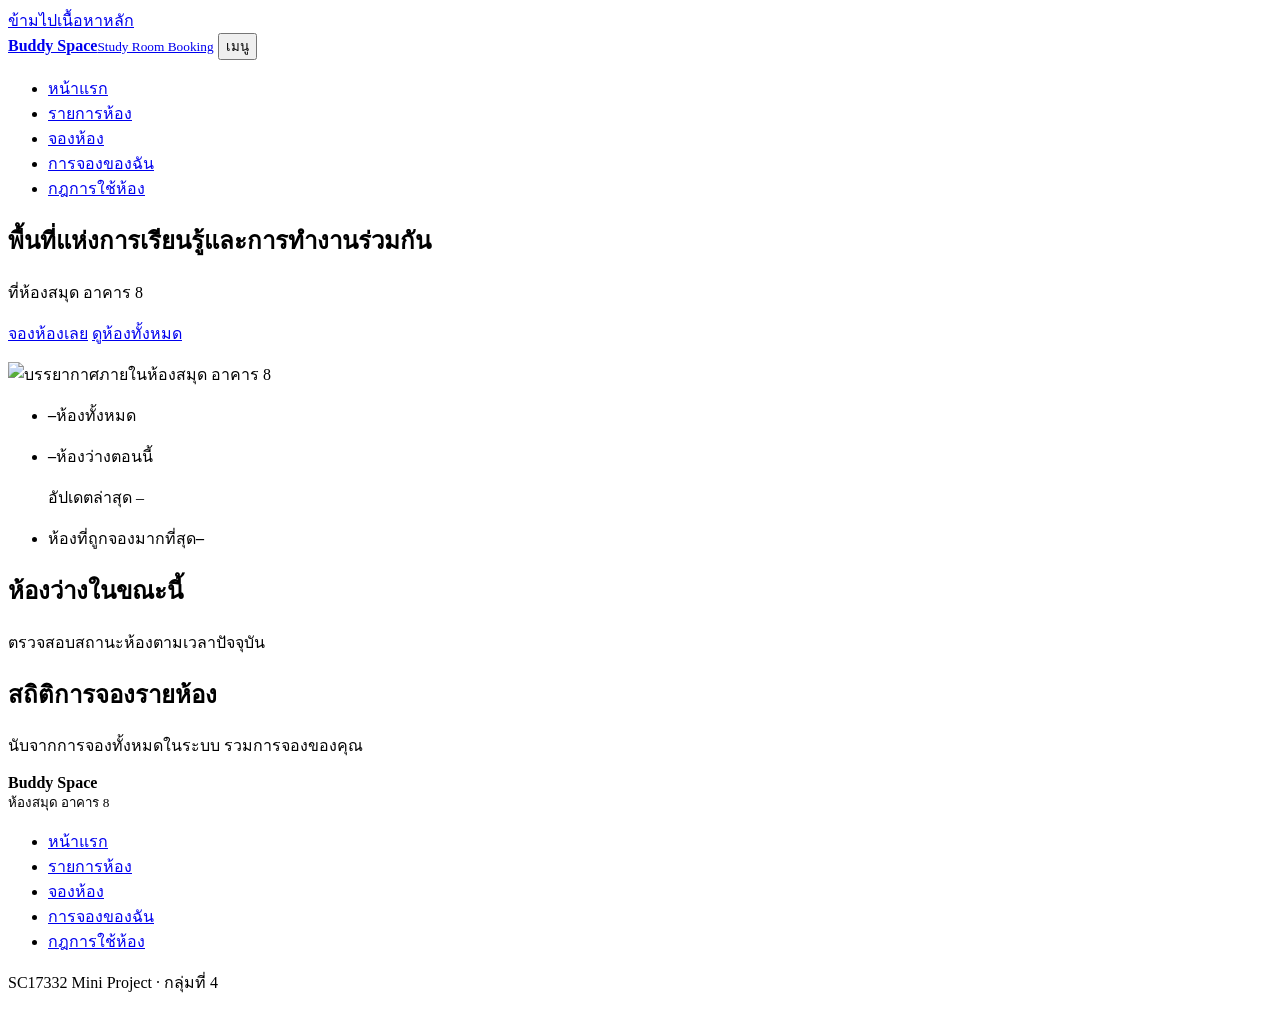
==== index.html @ 7a512ae2 "Add files via upload" ====
<!DOCTYPE html>
<html lang="th">
<head>
<meta charset="UTF-8">
<meta name="viewport" content="width=device-width, initial-scale=1">
<title>หน้าแรก | Buddy Space ห้องสมุด อาคาร 8</title>
<meta name="description" content="ระบบจองห้องติวและห้องทำงานกลุ่ม Buddy Space ห้องสมุด อาคาร 8">
<link rel="preconnect" href="https://fonts.googleapis.com">
<link rel="preconnect" href="https://fonts.gstatic.com" crossorigin>
<link href="https://fonts.googleapis.com/css2?family=Noto+Sans+Thai:wght@400;600;700&display=swap" rel="stylesheet">
<link rel="stylesheet" href="css/style.css">
<script src="js/common.js" defer></script><script src="js/index.js" defer></script>
</head>
<body>
<a class="skip" href="#main">ข้ามไปเนื้อหาหลัก</a>
<header class="site-header">
  <div class="wrap header-inner">
    <a class="brand" href="index.html"><span class="brand-logo" data-icon="book"></span><span class="brand-text"><strong>Buddy Space</strong><small>Study Room Booking</small></span></a>
    <button type="button" id="nav-toggle" class="nav-toggle" aria-expanded="false" aria-controls="main-nav">เมนู</button>
    <nav id="main-nav" aria-label="เมนูหลัก"><ul><li><a href="index.html" data-icon="home" aria-current="page">หน้าแรก</a></li><li><a href="rooms.html" data-icon="grid">รายการห้อง</a></li><li><a href="booking.html" data-icon="calendar">จองห้อง</a></li><li><a href="my-bookings.html" data-icon="list">การจองของฉัน</a></li><li><a href="rules.html" data-icon="info">กฎการใช้ห้อง</a></li></ul></nav>
  </div>
</header>
<main id="main" class="wrap">
<div id="error-box" class="alert alert-error" role="alert" hidden></div>
<section class="hero" aria-labelledby="hero-title">
  <div class="hero-text">
    <h1 id="hero-title">พื้นที่แห่งการเรียนรู้และการทำงานร่วมกัน</h1>
    <p class="hero-sub">ที่ห้องสมุด อาคาร 8</p>
    <p class="actions"><a class="btn" href="booking.html" data-icon="calendar">จองห้องเลย</a> <a class="btn btn-ghost" href="rooms.html" data-icon="list">ดูห้องทั้งหมด</a></p>
  </div>
  <img id="hero-img" src="images/hero.jpg" alt="บรรยากาศภายในห้องสมุด อาคาร 8" width="600" height="360">
</section>
<section aria-label="สรุปภาพรวม">
  <ul class="summary">
    <li class="sum-card"><span class="sum-icon" data-icon="building"></span><p><strong id="sum-total">–</strong><span>ห้องทั้งหมด</span></p></li>
    <li class="sum-card"><span class="sum-icon ok" data-icon="check"></span><p><strong id="sum-free">–</strong><span>ห้องว่างตอนนี้</span></p><p class="sum-time"><span data-icon="clock"></span>อัปเดตล่าสุด <span id="sum-time">–</span></p></li>
    <li class="sum-card"><span class="sum-icon" data-icon="star"></span><p><span>ห้องที่ถูกจองมากที่สุด</span><strong id="sum-top">–</strong></p></li>
  </ul>
</section>
<section aria-labelledby="h-now">
  <h2 id="h-now">ห้องว่างในขณะนี้</h2>
  <p class="muted">ตรวจสอบสถานะห้องตามเวลาปัจจุบัน</p>
  <ul id="free-now" class="cards"></ul>
</section>
<section aria-labelledby="h-stats">
  <h2 id="h-stats">สถิติการจองรายห้อง</h2>
  <p class="muted">นับจากการจองทั้งหมดในระบบ รวมการจองของคุณ</p>
  <ul id="stats" class="stat-grid"></ul>
</section>
</main>
<footer class="site-footer">
  <div class="wrap footer-inner">
    <p class="footer-brand"><span data-icon="book"></span><span><strong>Buddy Space</strong><br><small>ห้องสมุด อาคาร 8</small></span></p>
    <nav aria-label="เมนูท้ายหน้า"><ul><li><a href="index.html">หน้าแรก</a></li><li><a href="rooms.html">รายการห้อง</a></li><li><a href="booking.html">จองห้อง</a></li><li><a href="my-bookings.html">การจองของฉัน</a></li><li><a href="rules.html">กฎการใช้ห้อง</a></li></ul></nav>
    <p class="footer-note">SC17332 Mini Project · กลุ่มที่ 4</p>
  </div>
</footer>
</body>
</html>
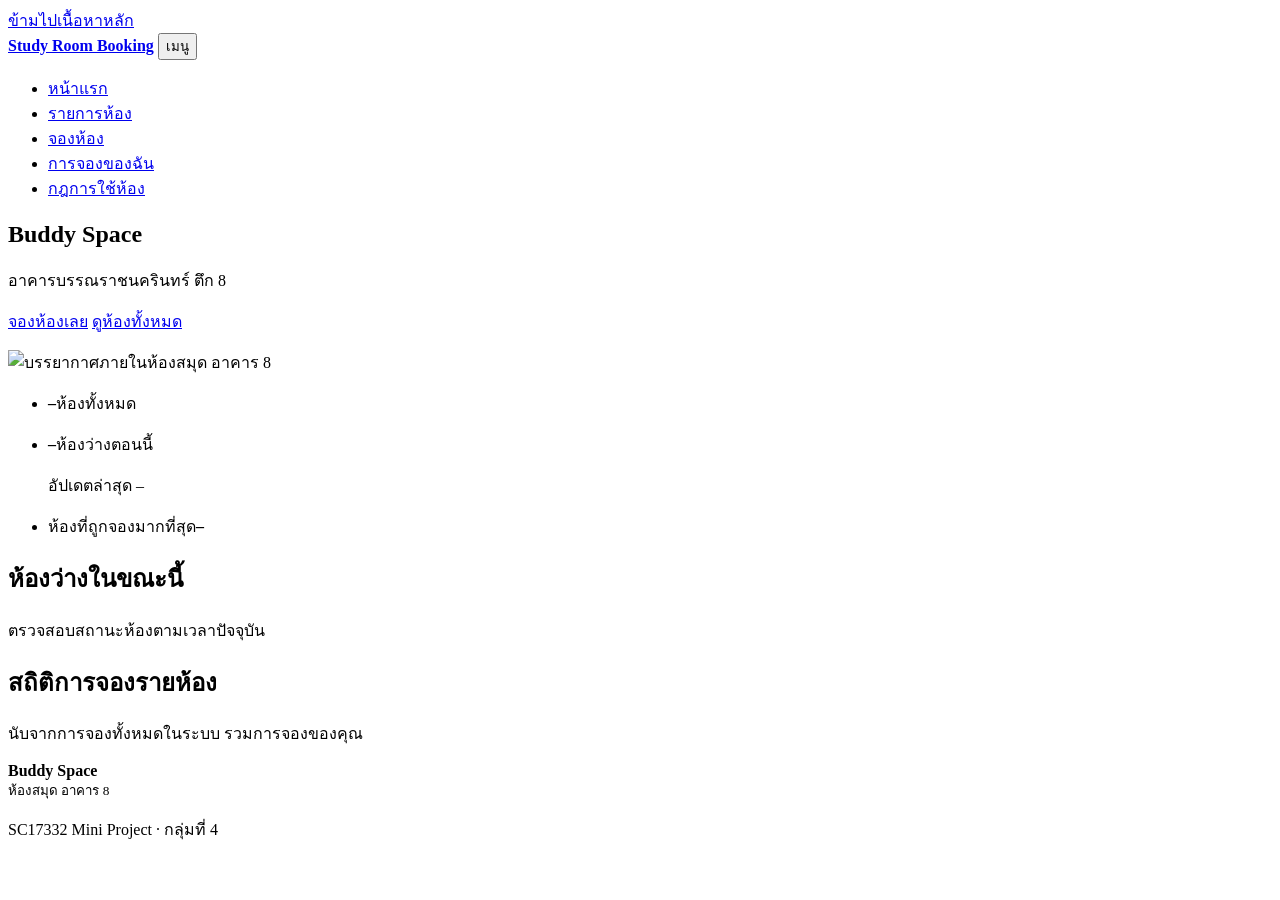
==== commit 5c1b5637: "Add files via upload" ====
--- a/index.html
+++ b/index.html
@@ -3,7 +3,7 @@
 <head>
 <meta charset="UTF-8">
 <meta name="viewport" content="width=device-width, initial-scale=1">
-<title>หน้าแรก | Buddy Space ห้องสมุด อาคาร 8</title>
+<title>หน้าแรก | Study Room Booking</title>
 <meta name="description" content="ระบบจองห้องติวและห้องทำงานกลุ่ม Buddy Space ห้องสมุด อาคาร 8">
 <link rel="preconnect" href="https://fonts.googleapis.com">
 <link rel="preconnect" href="https://fonts.gstatic.com" crossorigin>
@@ -15,7 +15,7 @@
 <a class="skip" href="#main">ข้ามไปเนื้อหาหลัก</a>
 <header class="site-header">
   <div class="wrap header-inner">
-    <a class="brand" href="index.html"><span class="brand-logo" data-icon="book"></span><span class="brand-text"><strong>Buddy Space</strong><small>Study Room Booking</small></span></a>
+    <a class="brand" href="index.html"><span class="brand-logo" data-icon="book"></span><span class="brand-text"><strong>Study Room Booking</strong></span></a>
     <button type="button" id="nav-toggle" class="nav-toggle" aria-expanded="false" aria-controls="main-nav">เมนู</button>
     <nav id="main-nav" aria-label="เมนูหลัก"><ul><li><a href="index.html" data-icon="home" aria-current="page">หน้าแรก</a></li><li><a href="rooms.html" data-icon="grid">รายการห้อง</a></li><li><a href="booking.html" data-icon="calendar">จองห้อง</a></li><li><a href="my-bookings.html" data-icon="list">การจองของฉัน</a></li><li><a href="rules.html" data-icon="info">กฎการใช้ห้อง</a></li></ul></nav>
   </div>
@@ -24,8 +24,8 @@
 <div id="error-box" class="alert alert-error" role="alert" hidden></div>
 <section class="hero" aria-labelledby="hero-title">
   <div class="hero-text">
-    <h1 id="hero-title">พื้นที่แห่งการเรียนรู้และการทำงานร่วมกัน</h1>
-    <p class="hero-sub">ที่ห้องสมุด อาคาร 8</p>
+    <h1 id="hero-title">Buddy Space</h1>
+    <p class="hero-sub">อาคารบรรณราชนครินทร์ ตึก 8</p>
     <p class="actions"><a class="btn" href="booking.html" data-icon="calendar">จองห้องเลย</a> <a class="btn btn-ghost" href="rooms.html" data-icon="list">ดูห้องทั้งหมด</a></p>
   </div>
   <img id="hero-img" src="images/hero.jpg" alt="บรรยากาศภายในห้องสมุด อาคาร 8" width="600" height="360">
@@ -51,7 +51,6 @@
 <footer class="site-footer">
   <div class="wrap footer-inner">
     <p class="footer-brand"><span data-icon="book"></span><span><strong>Buddy Space</strong><br><small>ห้องสมุด อาคาร 8</small></span></p>
-    <nav aria-label="เมนูท้ายหน้า"><ul><li><a href="index.html">หน้าแรก</a></li><li><a href="rooms.html">รายการห้อง</a></li><li><a href="booking.html">จองห้อง</a></li><li><a href="my-bookings.html">การจองของฉัน</a></li><li><a href="rules.html">กฎการใช้ห้อง</a></li></ul></nav>
     <p class="footer-note">SC17332 Mini Project · กลุ่มที่ 4</p>
   </div>
 </footer>
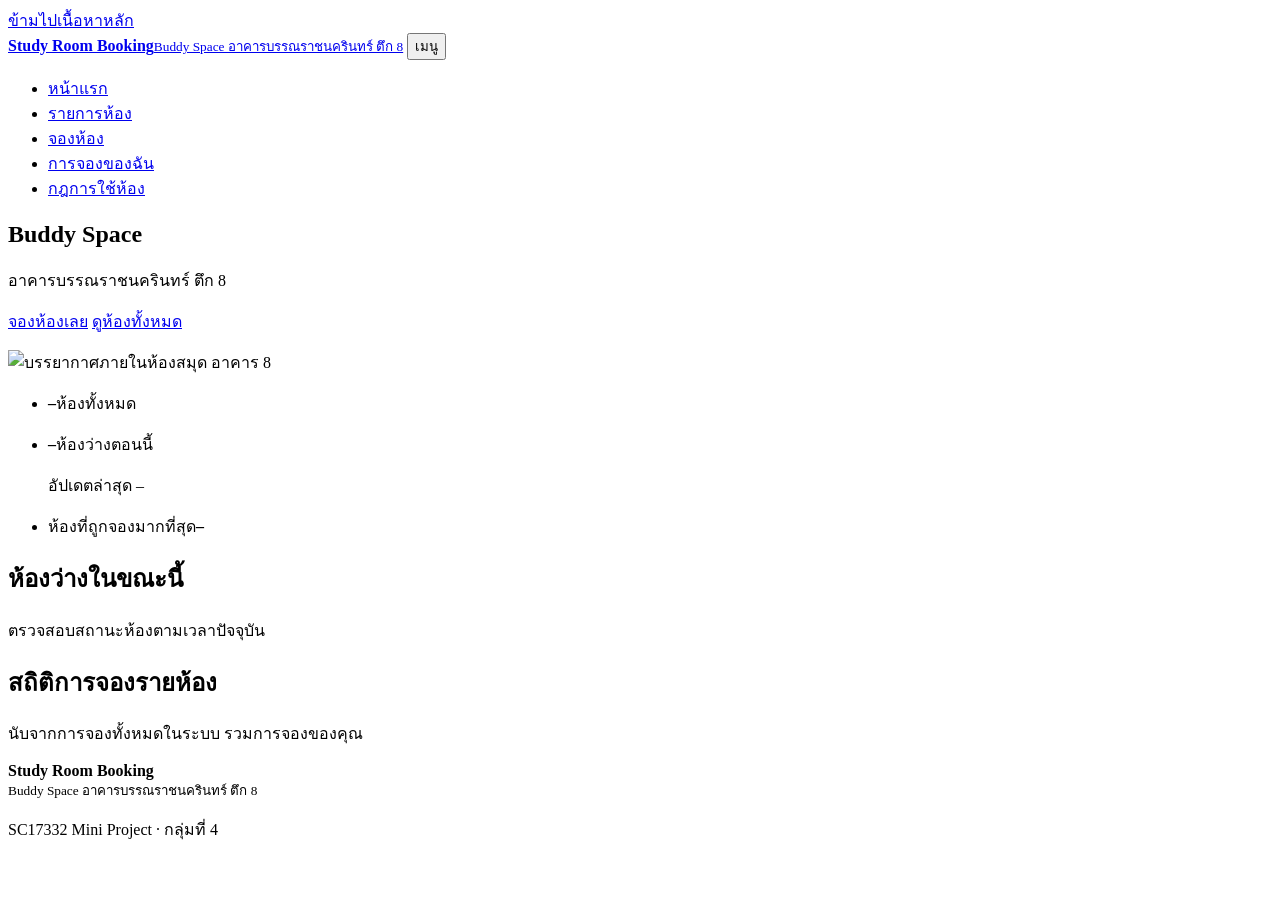
==== commit 67dc7b54: "Add files via upload" ====
--- a/index.html
+++ b/index.html
@@ -15,7 +15,7 @@
 <a class="skip" href="#main">ข้ามไปเนื้อหาหลัก</a>
 <header class="site-header">
   <div class="wrap header-inner">
-    <a class="brand" href="index.html"><span class="brand-logo" data-icon="book"></span><span class="brand-text"><strong>Study Room Booking</strong></span></a>
+    <a class="brand" href="index.html"><span class="brand-logo" data-icon="book"></span><span class="brand-text"><strong>Study Room Booking</strong><small>Buddy Space อาคารบรรณราชนครินทร์ ตึก 8</small></span></a>
     <button type="button" id="nav-toggle" class="nav-toggle" aria-expanded="false" aria-controls="main-nav">เมนู</button>
     <nav id="main-nav" aria-label="เมนูหลัก"><ul><li><a href="index.html" data-icon="home" aria-current="page">หน้าแรก</a></li><li><a href="rooms.html" data-icon="grid">รายการห้อง</a></li><li><a href="booking.html" data-icon="calendar">จองห้อง</a></li><li><a href="my-bookings.html" data-icon="list">การจองของฉัน</a></li><li><a href="rules.html" data-icon="info">กฎการใช้ห้อง</a></li></ul></nav>
   </div>
@@ -50,7 +50,7 @@
 </main>
 <footer class="site-footer">
   <div class="wrap footer-inner">
-    <p class="footer-brand"><span data-icon="book"></span><span><strong>Buddy Space</strong><br><small>ห้องสมุด อาคาร 8</small></span></p>
+    <p class="footer-brand"><span data-icon="book"></span><span><strong>Study Room Booking</strong><br><small>Buddy Space อาคารบรรณราชนครินทร์ ตึก 8</small></span></p>
     <p class="footer-note">SC17332 Mini Project · กลุ่มที่ 4</p>
   </div>
 </footer>
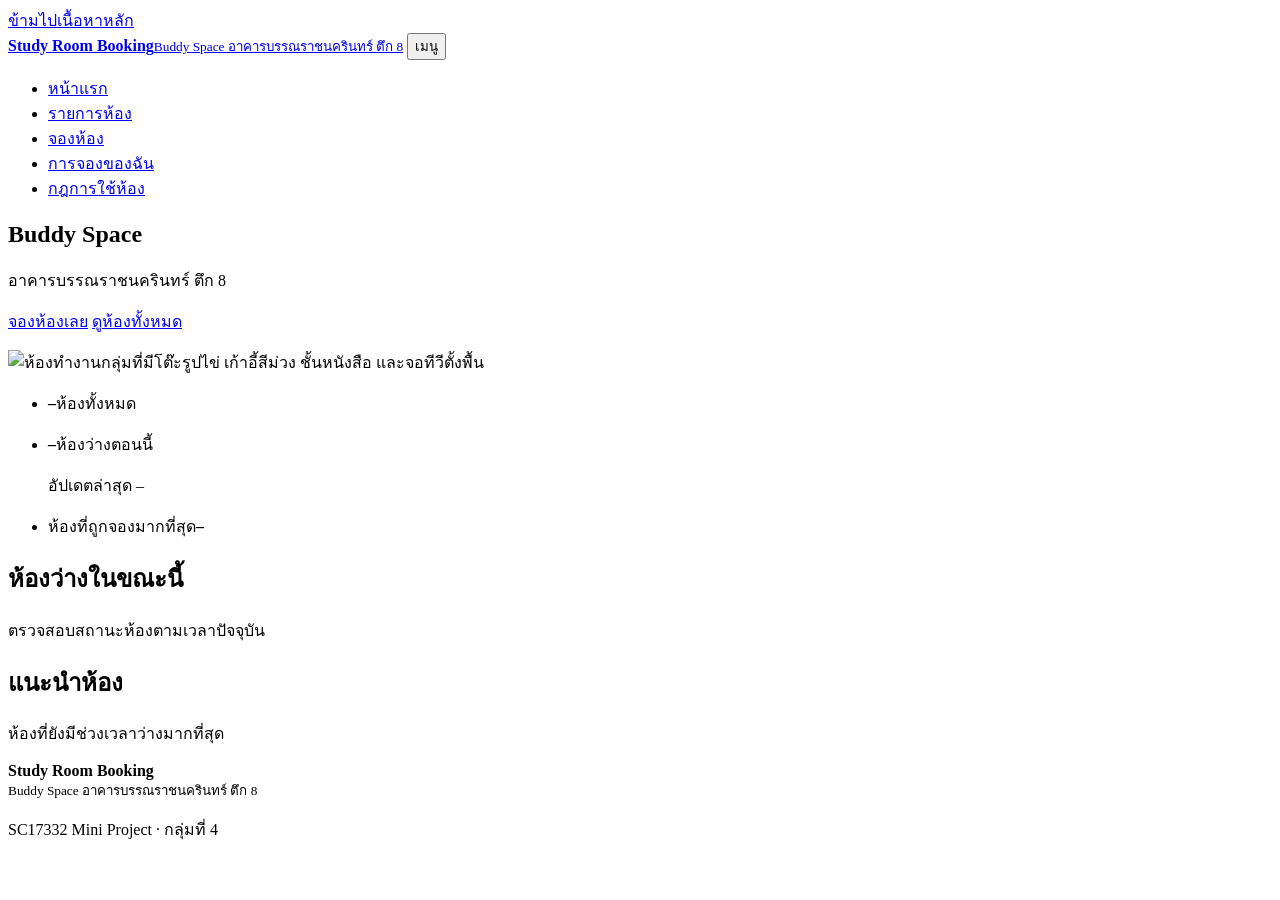
==== commit 370b3f3a: "Add files via upload" ====
--- a/index.html
+++ b/index.html
@@ -28,7 +28,7 @@
     <p class="hero-sub">อาคารบรรณราชนครินทร์ ตึก 8</p>
     <p class="actions"><a class="btn" href="booking.html" data-icon="calendar">จองห้องเลย</a> <a class="btn btn-ghost" href="rooms.html" data-icon="list">ดูห้องทั้งหมด</a></p>
   </div>
-  <img id="hero-img" src="images/hero.jpg" alt="บรรยากาศภายในห้องสมุด อาคาร 8" width="600" height="360">
+  <img id="hero-img" src="images/hero.jpg" alt="ห้องทำงานกลุ่มที่มีโต๊ะรูปไข่ เก้าอี้สีม่วง ชั้นหนังสือ และจอทีวีตั้งพื้น" width="600" height="360">
 </section>
 <section aria-label="สรุปภาพรวม">
   <ul class="summary">
@@ -42,10 +42,10 @@
   <p class="muted">ตรวจสอบสถานะห้องตามเวลาปัจจุบัน</p>
   <ul id="free-now" class="cards"></ul>
 </section>
-<section aria-labelledby="h-stats">
-  <h2 id="h-stats">สถิติการจองรายห้อง</h2>
-  <p class="muted">นับจากการจองทั้งหมดในระบบ รวมการจองของคุณ</p>
-  <ul id="stats" class="stat-grid"></ul>
+<section aria-labelledby="h-rec">
+  <h2 id="h-rec">แนะนำห้อง</h2>
+  <p class="muted" id="rec-note">ห้องที่ยังมีช่วงเวลาว่างมากที่สุด</p>
+  <ul id="recommend" class="cards"></ul>
 </section>
 </main>
 <footer class="site-footer">
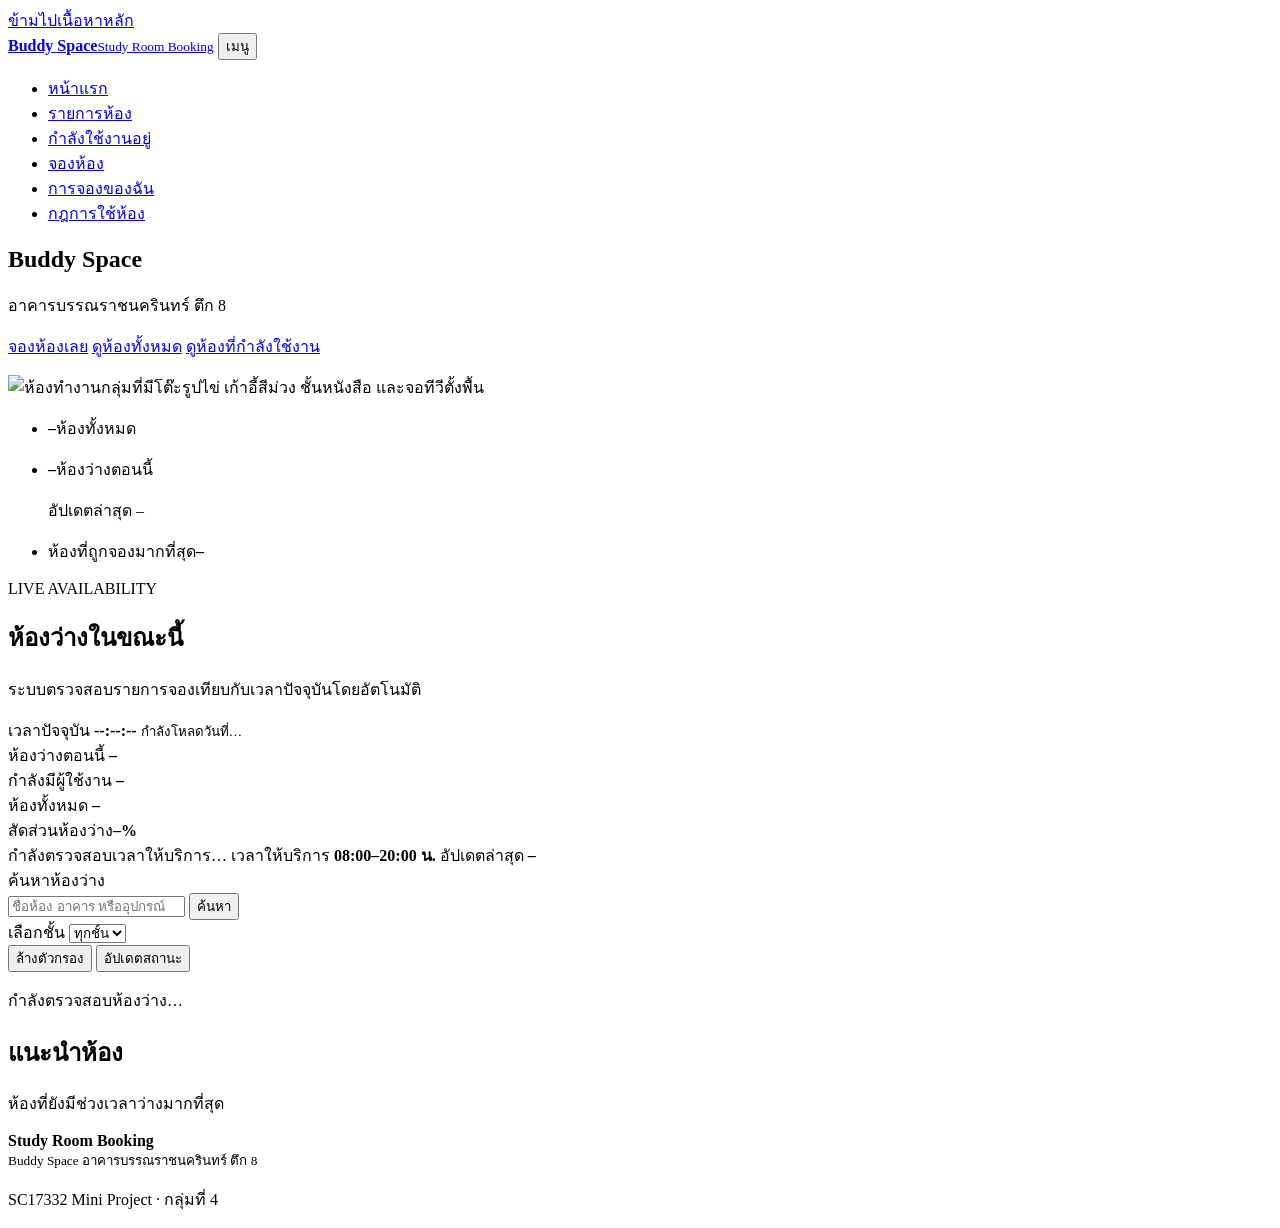
==== commit 1963291a: "Add files via upload" ====
--- a/index.html
+++ b/index.html
@@ -15,9 +15,9 @@
 <a class="skip" href="#main">ข้ามไปเนื้อหาหลัก</a>
 <header class="site-header">
   <div class="wrap header-inner">
-    <a class="brand" href="index.html"><span class="brand-logo" data-icon="book"></span><span class="brand-text"><strong>Study Room Booking</strong><small>Buddy Space อาคารบรรณราชนครินทร์ ตึก 8</small></span></a>
+    <a class="brand" href="index.html"><span class="brand-logo" data-icon="book"></span><span class="brand-text"><strong>Buddy Space</strong><small>Study Room Booking</small></span></a>
     <button type="button" id="nav-toggle" class="nav-toggle" aria-expanded="false" aria-controls="main-nav">เมนู</button>
-    <nav id="main-nav" aria-label="เมนูหลัก"><ul><li><a href="index.html" data-icon="home" aria-current="page">หน้าแรก</a></li><li><a href="rooms.html" data-icon="grid">รายการห้อง</a></li><li><a href="booking.html" data-icon="calendar">จองห้อง</a></li><li><a href="my-bookings.html" data-icon="list">การจองของฉัน</a></li><li><a href="rules.html" data-icon="info">กฎการใช้ห้อง</a></li></ul></nav>
+    <nav id="main-nav" aria-label="เมนูหลัก"><ul><li><a href="index.html" data-icon="home" aria-current="page">หน้าแรก</a></li><li><a href="rooms.html" data-icon="grid">รายการห้อง</a></li><li><a href="in-use.html" data-icon="clock">กำลังใช้งานอยู่</a></li><li><a href="booking.html" data-icon="calendar">จองห้อง</a></li><li><a href="my-bookings.html" data-icon="list">การจองของฉัน</a></li><li><a href="rules.html" data-icon="info">กฎการใช้ห้อง</a></li></ul></nav>
   </div>
 </header>
 <main id="main" class="wrap">
@@ -26,7 +26,7 @@
   <div class="hero-text">
     <h1 id="hero-title">Buddy Space</h1>
     <p class="hero-sub">อาคารบรรณราชนครินทร์ ตึก 8</p>
-    <p class="actions"><a class="btn" href="booking.html" data-icon="calendar">จองห้องเลย</a> <a class="btn btn-ghost" href="rooms.html" data-icon="list">ดูห้องทั้งหมด</a></p>
+    <p class="actions"><a class="btn" href="booking.html" data-icon="calendar">จองห้องเลย</a> <a class="btn btn-ghost" href="rooms.html" data-icon="list">ดูห้องทั้งหมด</a> <a class="btn btn-ghost" href="in-use.html" data-icon="clock">ดูห้องที่กำลังใช้งาน</a></p>
   </div>
   <img id="hero-img" src="images/hero.jpg" alt="ห้องทำงานกลุ่มที่มีโต๊ะรูปไข่ เก้าอี้สีม่วง ชั้นหนังสือ และจอทีวีตั้งพื้น" width="600" height="360">
 </section>
@@ -37,10 +37,72 @@
     <li class="sum-card"><span class="sum-icon" data-icon="star"></span><p><span>ห้องที่ถูกจองมากที่สุด</span><strong id="sum-top">–</strong></p></li>
   </ul>
 </section>
-<section aria-labelledby="h-now">
-  <h2 id="h-now">ห้องว่างในขณะนี้</h2>
-  <p class="muted">ตรวจสอบสถานะห้องตามเวลาปัจจุบัน</p>
-  <ul id="free-now" class="cards"></ul>
+<section class="availability-panel" aria-labelledby="h-now">
+  <div class="availability-heading">
+    <div class="availability-heading-copy">
+      <p class="availability-kicker"><span class="availability-live-dot" aria-hidden="true"></span> LIVE AVAILABILITY</p>
+      <h2 id="h-now">ห้องว่างในขณะนี้</h2>
+      <p id="availability-note" class="muted">ระบบตรวจสอบรายการจองเทียบกับเวลาปัจจุบันโดยอัตโนมัติ</p>
+    </div>
+    <div class="availability-clock" aria-label="เวลาปัจจุบัน">
+      <span>เวลาปัจจุบัน</span>
+      <strong id="now-clock">--:--:--</strong>
+      <small id="now-date">กำลังโหลดวันที่…</small>
+    </div>
+  </div>
+
+  <div class="availability-stats" aria-live="polite">
+    <div class="availability-stat availability-stat-free">
+      <span class="availability-stat-icon" data-icon="check"></span>
+      <span class="availability-stat-label">ห้องว่างตอนนี้</span>
+      <strong id="availability-free">–</strong>
+    </div>
+    <div class="availability-stat availability-stat-busy">
+      <span class="availability-stat-icon" data-icon="users"></span>
+      <span class="availability-stat-label">กำลังมีผู้ใช้งาน</span>
+      <strong id="availability-busy">–</strong>
+    </div>
+    <div class="availability-stat availability-stat-total">
+      <span class="availability-stat-icon" data-icon="building"></span>
+      <span class="availability-stat-label">ห้องทั้งหมด</span>
+      <strong id="availability-total">–</strong>
+    </div>
+  </div>
+
+  <div class="availability-progress-wrap">
+    <div class="availability-progress-label"><span>สัดส่วนห้องว่าง</span><strong id="availability-percent">–%</strong></div>
+    <div id="availability-progress" class="availability-progress" role="progressbar" aria-label="สัดส่วนห้องว่างในขณะนี้" aria-valuemin="0" aria-valuemax="100" aria-valuenow="0">
+      <span id="availability-progress-fill"></span>
+    </div>
+  </div>
+
+  <div class="availability-status-row">
+    <span id="service-status" class="service-status service-closed">กำลังตรวจสอบเวลาให้บริการ…</span>
+    <span class="availability-hours">เวลาให้บริการ <strong>08:00–20:00 น.</strong></span>
+    <span class="availability-updated">อัปเดตล่าสุด <strong id="availability-updated">–</strong></span>
+  </div>
+
+  <form id="free-filter-form" class="availability-filters" role="search">
+    <div class="field availability-search-field">
+      <label for="free-search">ค้นหาห้องว่าง</label>
+      <div class="availability-search-row">
+        <input id="free-search" type="search" placeholder="ชื่อห้อง อาคาร หรืออุปกรณ์" autocomplete="off">
+        <button class="btn" type="submit" data-icon="search">ค้นหา</button>
+      </div>
+    </div>
+    <div class="field availability-floor-field">
+      <label for="free-floor">เลือกชั้น</label>
+      <select id="free-floor">
+        <option value="all">ทุกชั้น</option>
+      </select>
+    </div>
+    <div class="availability-filter-actions">
+      <button id="clear-free-filter" class="btn btn-ghost" type="button">ล้างตัวกรอง</button>
+      <button id="refresh-free-now" class="btn btn-ghost" type="button" data-icon="refresh">อัปเดตสถานะ</button>
+    </div>
+  </form>
+  <p id="free-result" class="availability-result" aria-live="polite">กำลังตรวจสอบห้องว่าง…</p>
+  <ul id="free-now" class="cards availability-room-grid" aria-live="polite" aria-busy="true"></ul>
 </section>
 <section aria-labelledby="h-rec">
   <h2 id="h-rec">แนะนำห้อง</h2>
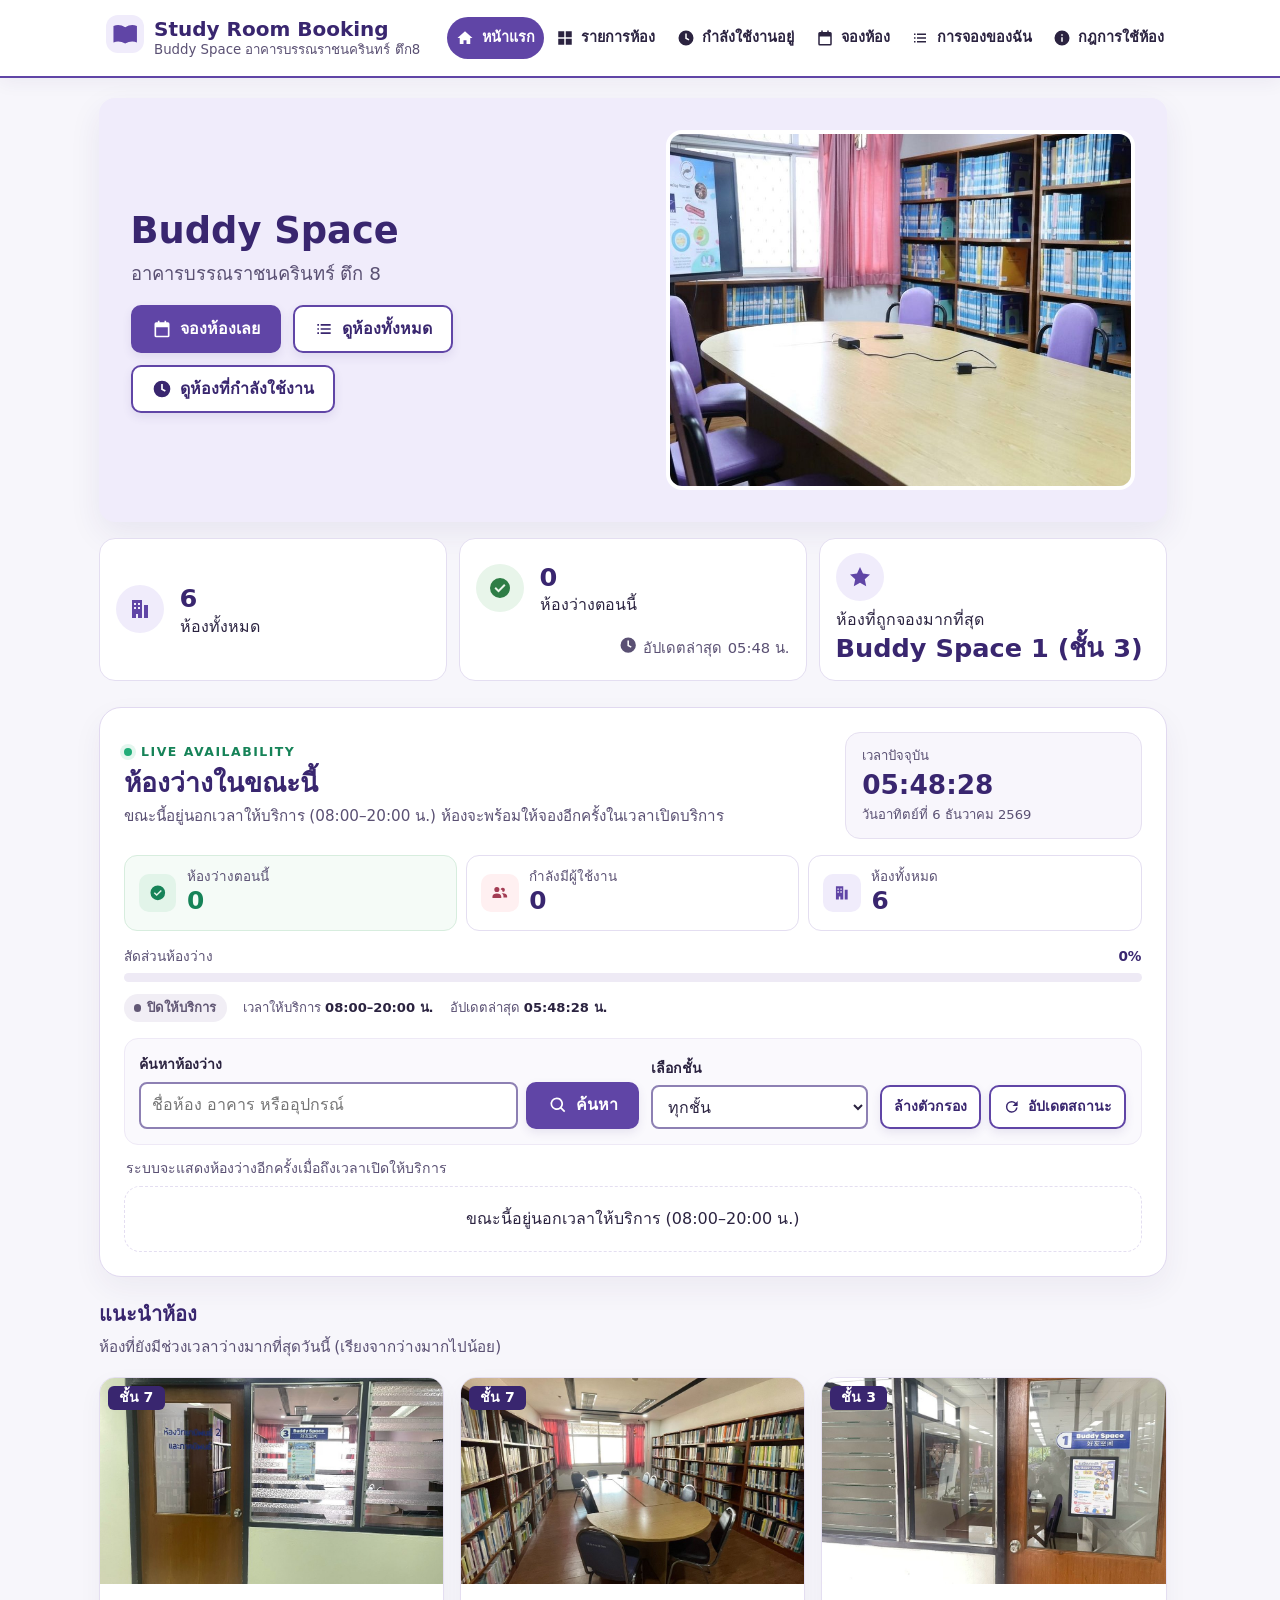
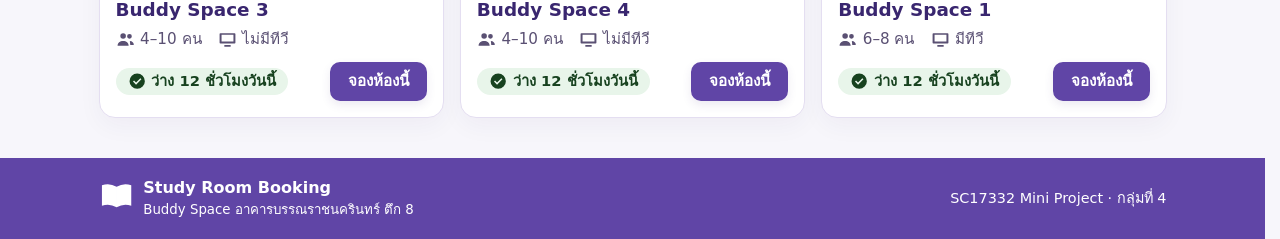
==== commit bca54191: "Update index.html" ====
--- a/index.html
+++ b/index.html
@@ -15,7 +15,7 @@
 <a class="skip" href="#main">ข้ามไปเนื้อหาหลัก</a>
 <header class="site-header">
   <div class="wrap header-inner">
-    <a class="brand" href="index.html"><span class="brand-logo" data-icon="book"></span><span class="brand-text"><strong>Buddy Space</strong><small>Study Room Booking</small></span></a>
+    <a class="brand" href="index.html"><span class="brand-logo" data-icon="book"></span><span class="brand-text"><strong>Study Room Booking</strong><small>Buddy Space อาคารบรรณราชนครินทร์ ตึก8</small></span></a>
     <button type="button" id="nav-toggle" class="nav-toggle" aria-expanded="false" aria-controls="main-nav">เมนู</button>
     <nav id="main-nav" aria-label="เมนูหลัก"><ul><li><a href="index.html" data-icon="home" aria-current="page">หน้าแรก</a></li><li><a href="rooms.html" data-icon="grid">รายการห้อง</a></li><li><a href="in-use.html" data-icon="clock">กำลังใช้งานอยู่</a></li><li><a href="booking.html" data-icon="calendar">จองห้อง</a></li><li><a href="my-bookings.html" data-icon="list">การจองของฉัน</a></li><li><a href="rules.html" data-icon="info">กฎการใช้ห้อง</a></li></ul></nav>
   </div>
--- a/css/style.css
+++ b/css/style.css
@@ -0,0 +1,414 @@
+/* ธีมม่วง-ขาว สีเรียบ ไม่ไล่สี ไม่เรืองแสง */
+:root {
+  --primary: #5b3f9e;
+  --primary-dark: #3f2a78;
+  --primary-soft: #ece6fb;
+  --bg: #f7f5fc;
+  --surface: #ffffff;
+  --text: #2b2340;
+  --muted: #5a5073;
+  --border: #d9d0ee;
+  --free-bg: #e8f5ea; --free-text: #17421f; --free-line: #2e7d46;
+  --busy-bg: #fbe9ec; --busy-text: #7a1730; --busy-line: #b3304a;
+  --past-bg: #eeeeee; --past-text: #4d4d4d;
+  --radius: 12px;
+}
+*, *::before, *::after { box-sizing: border-box; }
+body { margin: 0; font-family: 'Noto Sans Thai', system-ui, sans-serif; font-size: 1rem; line-height: 1.65; background: var(--bg); color: var(--text); }
+img { max-width: 100%; display: block; }
+a { color: var(--primary); }
+a:hover { color: var(--primary-dark); }
+h1, h2, h3 { line-height: 1.3; color: var(--primary-dark); }
+h1 { font-size: 1.6rem; margin: 1.5rem 0 .75rem; }
+h2 { font-size: 1.25rem; margin: 1.5rem 0 .5rem; }
+.wrap { width: 100%; max-width: 1100px; margin-inline: auto; padding-inline: 1rem; }
+main.wrap { padding-bottom: 2.5rem; min-height: 60vh; }
+.muted { color: var(--muted); font-size: .95rem; margin: .25rem 0 .75rem; }
+.icon { width: 1.25em; height: 1.25em; fill: currentColor; flex: none; }
+
+:focus-visible { outline: 3px solid var(--primary-dark); outline-offset: 2px; }
+.site-footer :focus-visible { outline-color: #fff; }
+.skip { position: absolute; left: -999px; background: #fff; padding: .5rem 1rem; z-index: 10; }
+.skip:focus { left: .5rem; top: .5rem; }
+
+/* Header + nav (Flexbox) */
+.site-header { background: #fff; border-bottom: 2px solid var(--primary); }
+.header-inner { display: flex; flex-wrap: wrap; align-items: center; justify-content: space-between; gap: .5rem; padding-block: .6rem; }
+.brand { display: flex; align-items: center; gap: .6rem; color: var(--primary-dark); text-decoration: none; }
+.brand .icon { width: 2.4rem; height: 2.4rem; color: var(--primary); }
+.brand-text { display: flex; flex-direction: column; line-height: 1.25; }
+.brand-text strong { font-size: 1.25rem; }
+.brand-text small { color: var(--muted); }
+.nav-toggle { display: none; padding: .4rem 1rem; font: inherit; font-weight: 600; background: #fff; color: var(--primary-dark); border: 2px solid var(--primary); border-radius: 8px; cursor: pointer; transition: background-color .2s; }
+.nav-toggle:hover { background: var(--primary-soft); }
+.has-js .nav-toggle { display: inline-block; }
+#main-nav { width: 100%; }
+.has-js #main-nav { display: none; }
+.has-js #main-nav.open { display: block; }
+.site-header ul { display: flex; flex-direction: column; gap: .25rem; list-style: none; margin: 0; padding: 0; }
+.site-header nav a { display: flex; align-items: center; gap: .45rem; padding: .45rem .9rem; border-radius: 999px; color: var(--text); text-decoration: none; transition: background-color .2s, color .2s; }
+.site-header nav a:hover { background: var(--primary-soft); color: var(--primary-dark); }
+.site-header nav a[aria-current="page"] { background: var(--primary); color: #fff; font-weight: 600; }
+
+/* Footer */
+.site-footer { background: var(--primary); color: #fff; padding-block: 1.25rem; }
+.footer-inner { display: flex; flex-wrap: wrap; align-items: center; justify-content: space-between; gap: 1rem; }
+.footer-brand { display: flex; align-items: center; gap: .6rem; margin: 0; line-height: 1.3; }
+.footer-brand .icon { width: 2.2rem; height: 2.2rem; }
+.site-footer ul { display: flex; flex-wrap: wrap; gap: .25rem 1.25rem; list-style: none; margin: 0; padding: 0; }
+.site-footer a { color: #fff; transition: opacity .2s; }
+.site-footer a:hover { color: #fff; opacity: .8; }
+.footer-note { margin: 0; font-size: .9rem; }
+
+/* ปุ่ม */
+.btn { display: inline-flex; align-items: center; gap: .5rem; padding: .55rem 1.2rem; border: 2px solid var(--primary); border-radius: 10px; background: var(--primary); color: #fff; font: inherit; font-weight: 600; text-decoration: none; cursor: pointer; transition: background-color .2s, color .2s, border-color .2s; }
+.btn:hover { background: var(--primary-dark); border-color: var(--primary-dark); color: #fff; }
+.btn-ghost { background: #fff; color: var(--primary-dark); }
+.btn-ghost:hover { background: var(--primary-soft); color: var(--primary-dark); }
+.btn-danger { background: #fff; color: var(--busy-text); border-color: var(--busy-line); }
+.btn-danger:hover { background: var(--busy-bg); color: var(--busy-text); border-color: var(--busy-line); }
+.btn-sm { padding: .3rem 1rem; font-size: .95rem; }
+
+/* Alert */
+.alert { padding: .75rem 1rem; border-radius: var(--radius); border: 1px solid; margin: 1rem 0; }
+.alert[hidden] { display: none; }
+.alert-error { background: var(--busy-bg); border-color: var(--busy-line); color: var(--busy-text); }
+.alert-ok { background: var(--free-bg); border-color: var(--free-line); color: var(--free-text); }
+
+/* หน้าแรก: hero พื้นสีเรียบ (ไม่มีไล่สี/ลายก้อนเมฆ) */
+.hero { display: grid; gap: 1.25rem; align-items: center; background: var(--primary-soft); border-radius: 16px; padding: 1.25rem; margin-top: 1.25rem; }
+.hero h1 { margin: 0 0 .25rem; font-size: 1.9rem; }
+.hero-sub { margin: 0 0 1rem; font-size: 1.15rem; color: var(--muted); }
+.actions { display: flex; flex-wrap: wrap; gap: .75rem; margin: 0; }
+.hero img { width: 100%; aspect-ratio: 5 / 3; object-fit: cover; border-radius: var(--radius); border: 4px solid #fff; background: #fff; }
+
+.summary { display: grid; gap: .75rem; list-style: none; padding: 0; margin: 1rem 0 0; }
+.sum-card { display: flex; align-items: center; flex-wrap: wrap; gap: .5rem 1rem; background: var(--surface); border: 1px solid var(--border); border-radius: var(--radius); padding: .9rem 1rem; }
+.sum-card p { display: flex; flex-direction: column; margin: 0; line-height: 1.35; }
+.sum-card strong { font-size: 1.6rem; color: var(--primary-dark); }
+.sum-icon { display: grid; place-items: center; width: 3rem; height: 3rem; border-radius: 50%; background: var(--primary-soft); color: var(--primary); }
+.sum-icon .icon { width: 1.5rem; height: 1.5rem; }
+.sum-icon.ok { background: var(--free-bg); color: var(--free-line); }
+.sum-card .sum-time { flex-direction: row; align-items: center; gap: .35rem; margin-left: auto; font-size: .92rem; color: var(--muted); }
+.empty { background: var(--surface); border: 1px dashed var(--border); border-radius: var(--radius); padding: .75rem 1rem; list-style: none; }
+/* สถิติห้อง: grid ของการ์ด */
+
+/* ตัวกรอง */
+.filters { display: flex; flex-direction: column; gap: 1rem; background: var(--surface); border: 1px solid var(--border); border-radius: var(--radius); padding: 1rem; }
+fieldset { border: 1px solid var(--border); border-radius: 8px; margin: 0; padding: .5rem .75rem .75rem; }
+legend { padding-inline: .4rem; font-weight: 600; }
+.checks { display: flex; flex-wrap: wrap; gap: .5rem 1.25rem; }
+.check { display: flex; align-items: center; gap: .4rem; cursor: pointer; }
+.check input { width: 1.2rem; height: 1.2rem; accent-color: var(--primary); }
+/* ฟอร์ม */
+.field { display: flex; flex-direction: column; gap: .3rem; }
+label { font-weight: 600; }
+input, select { font: inherit; padding: .5rem .7rem; border: 2px solid #8d80b3; border-radius: 8px; background: #fff; color: var(--text); transition: border-color .2s; }
+input:hover, select:hover { border-color: var(--primary); }
+input[aria-invalid="true"], select[aria-invalid="true"] { border-color: var(--busy-line); }
+.error { color: var(--busy-text); font-size: .92rem; min-height: 1.2em; }
+.fields { display: grid; grid-template-columns: 1fr; gap: .75rem 1rem; margin-bottom: 1rem; }
+#booking-form > section { background: var(--surface); border: 1px solid var(--border); border-radius: var(--radius); padding: 0 1rem 1rem; margin-top: 1rem; }
+/* ตารางเวลา (CSS Grid) */
+.slots { display: grid; grid-template-columns: repeat(2, 1fr); gap: .5rem; }
+.slot { display: flex; flex-direction: column; align-items: center; gap: .1rem; padding: .5rem; font: inherit; border: 2px solid; border-radius: 8px; cursor: pointer; transition: background-color .2s; }
+.slot-time { font-weight: 700; }
+.slot-status { font-size: .9rem; }
+.slot-free { background: var(--free-bg); color: var(--free-text); border-color: var(--free-line); }
+.slot-free:hover { background: #d3ecd8; }
+.slot-free.picked { background: var(--primary); color: #fff; border-color: var(--primary-dark); }
+.slot-busy { background: var(--busy-bg); color: var(--busy-text); border-color: var(--busy-line); border-style: dashed; cursor: not-allowed; }
+.slot-mine { background: var(--primary-soft); color: var(--primary-dark); border-color: var(--primary); cursor: not-allowed; }
+.slot-past { background: var(--past-bg); color: var(--past-text); border-color: #9a9a9a; cursor: not-allowed; }
+#result { margin-top: 1rem; }
+/* การ์ดห้อง */
+.cards { display: grid; grid-template-columns: 1fr; gap: 1rem; list-style: none; padding: 0; margin: 1rem 0 0; }
+.card { background: var(--surface); border: 1px solid var(--border); border-radius: var(--radius); overflow: hidden; display: flex; flex-direction: column; transition: border-color .2s; }
+.card:hover { border-color: var(--primary); }
+.card img { width: 100%; aspect-ratio: 5 / 3; object-fit: cover; background: var(--primary-soft); }
+.thumb { position: relative; }
+.floor { position: absolute; top: .5rem; left: .5rem; background: var(--primary-dark); color: #fff; padding: .05rem .7rem; border-radius: 6px; font-size: .88rem; font-weight: 600; }
+.card-body { padding: .9rem 1rem 1rem; display: flex; flex-direction: column; gap: .35rem; align-items: flex-start; }
+.card-body h2, .card-body h3 { margin: 0; font-size: 1.15rem; }
+.card-body p { margin: 0; }
+.meta { display: flex; flex-wrap: wrap; gap: .1rem 1rem; color: var(--muted); font-size: .95rem; }
+.meta-item { display: inline-flex; align-items: center; gap: .35rem; }
+.card-foot { display: flex; align-items: center; justify-content: space-between; gap: .5rem; width: 100%; margin-top: .25rem; }
+.status { display: inline-flex; align-items: center; gap: .35rem; padding: .1rem .75rem; border-radius: 999px; background: var(--free-bg); color: var(--free-text); font-size: .92rem; font-weight: 600; }
+.chips { display: flex; flex-wrap: wrap; gap: .4rem; list-style: none; padding: 0; margin: .25rem 0 .5rem; }
+.chips li { background: var(--primary-soft); color: var(--primary-dark); border-radius: 999px; padding: .1rem .7rem; font-size: .9rem; }
+.badge { background: var(--past-bg); color: var(--past-text); border-radius: 6px; padding: .05rem .6rem; font-size: .9rem; }
+.booking-item .card-body { padding: 1rem; }
+
+/* กฎ + FAQ */
+.plain { padding-left: 1.2rem; }
+details { background: var(--surface); border: 1px solid var(--border); border-radius: var(--radius); padding: .6rem 1rem; margin-bottom: .6rem; }
+summary { cursor: pointer; font-weight: 600; color: var(--primary-dark); }
+summary:hover { color: var(--primary); }
+details p { margin: .5rem 0 0; }
+
+/* Breakpoint 1: แท็บเล็ต */
+@media (min-width: 768px) {
+  h1 { font-size: 2rem; }
+  .has-js .nav-toggle { display: none; }
+  #main-nav, .has-js #main-nav { display: block; width: auto; }
+  .site-header ul { flex-direction: row; flex-wrap: wrap; }
+  .hero { grid-template-columns: 1.1fr 1fr; padding: 2rem; }
+  .hero h1 { font-size: 2.3rem; }
+  .summary { grid-template-columns: repeat(3, 1fr); }
+  .filters { flex-direction: row; align-items: flex-end; flex-wrap: wrap; }
+  .fields { grid-template-columns: 1fr 1fr; }
+  .slots { grid-template-columns: repeat(3, 1fr); }
+  .cards { grid-template-columns: repeat(2, 1fr); }
+}
+/* Breakpoint 2: เดสก์ท็อป */
+@media (min-width: 1100px) {
+  .slots { grid-template-columns: repeat(4, 1fr); }
+  .cards { grid-template-columns: repeat(3, 1fr); }
+}
+@media (prefers-reduced-motion: reduce) { * { transition: none !important; } }
+
+/* ปรับหน้าตาโดยรวมให้ทันสมัยขึ้นและคงโทนม่วงของ Buddy Space */
+:root {
+  --primary: #6045a6;
+  --primary-dark: #39266f;
+  --primary-soft: #f0ecfb;
+  --bg: #f7f6fb;
+  --border: #e4def1;
+  --radius: 16px;
+}
+.site-header { position: sticky; top: 0; z-index: 20; box-shadow: 0 4px 18px rgba(54, 36, 103, .06); }
+.brand .icon { padding: .32rem; border-radius: 12px; background: var(--primary-soft); }
+.site-header nav a { font-size: .94rem; }
+.btn { box-shadow: 0 4px 10px rgba(70, 49, 130, .10); }
+.btn:active { transform: translateY(1px); }
+.card { box-shadow: 0 8px 24px rgba(47, 34, 82, .045); }
+.card:hover { box-shadow: 0 12px 28px rgba(47, 34, 82, .10); transform: translateY(-2px); }
+.card, .btn { transition: border-color .2s, background-color .2s, color .2s, box-shadow .2s, transform .2s; }
+.hero { box-shadow: 0 12px 32px rgba(57, 38, 111, .08); }
+input, select { min-height: 44px; }
+button:disabled { opacity: .72; }
+
+/* หน้ากำลังใช้งานอยู่ */
+.live-main { padding-top: 1.35rem; }
+.live-hero {
+  display: grid; grid-template-columns: 1fr; gap: 1.25rem; align-items: center;
+  padding: clamp(1.25rem, 4vw, 2.6rem); margin: .5rem 0 1.15rem;
+  color: #fff; background: #39266f; border-radius: 24px;
+  box-shadow: 0 18px 38px rgba(57, 38, 111, .16);
+}
+.live-hero h1 { color: #fff; margin: .4rem 0 .55rem; font-size: clamp(1.65rem, 3.5vw, 2.35rem); }
+.live-hero-copy > p:not(.eyebrow) { color: #e8e2f8; margin: 0; max-width: 42rem; }
+.eyebrow { display: flex; align-items: center; gap: .55rem; margin: 0; color: #d9cff4; font-size: .8rem; font-weight: 800; letter-spacing: .14em; }
+.live-dot { display: inline-block; width: .55rem; height: .55rem; flex: none; border-radius: 50%; background: #28c58b; box-shadow: 0 0 0 4px rgba(40, 197, 139, .13); }
+.live-actions { display: flex; flex-wrap: wrap; gap: .65rem; margin-top: 1.25rem; }
+.live-hero .btn { border-color: #fff; background: #fff; color: var(--primary-dark); box-shadow: none; }
+.live-hero .btn:hover { background: #f0ecfb; border-color: #f0ecfb; }
+.live-hero .btn-light { background: transparent; color: #fff; border-color: rgba(255,255,255,.48); }
+.live-hero .btn-light:hover { background: rgba(255,255,255,.12); border-color: #fff; color: #fff; }
+.live-clock-card { display: flex; flex-direction: column; align-items: flex-start; padding: 1.2rem 1.35rem; border: 1px solid rgba(255,255,255,.18); border-radius: 18px; background: rgba(255,255,255,.10); backdrop-filter: blur(6px); }
+.clock-label { color: #d9cff4; font-size: .9rem; }
+.live-clock-card > strong { font-size: clamp(2rem, 5vw, 3rem); line-height: 1.25; letter-spacing: .035em; font-variant-numeric: tabular-nums; }
+.clock-date { color: #fff; font-size: .95rem; }
+.clock-updated { margin-top: .8rem; padding-top: .65rem; width: 100%; border-top: 1px solid rgba(255,255,255,.18); color: #d9cff4; font-size: .83rem; }
+.clock-updated span { color: #fff; font-variant-numeric: tabular-nums; }
+.live-stats { display: grid; grid-template-columns: 1fr; gap: .8rem; margin: 0 0 1.8rem; }
+.live-stat-card { display: flex; align-items: center; gap: .85rem; padding: 1rem 1.1rem; background: #fff; border: 1px solid var(--border); border-radius: 17px; box-shadow: 0 7px 20px rgba(47, 34, 82, .04); }
+.stat-icon { display: grid; place-items: center; width: 3rem; height: 3rem; flex: none; border-radius: 14px; }
+.stat-icon .icon { width: 1.5rem; height: 1.5rem; }
+.stat-purple { background: #f0ecfb; color: #6045a6; }
+.stat-green { background: #e8f7f0; color: #168358; }
+.stat-amber { background: #fff4df; color: #a66b0d; }
+.live-stat-card div { display: flex; flex-direction: column; line-height: 1.35; }
+.live-stat-card div span { color: var(--muted); font-size: .9rem; }
+.live-stat-card strong { color: var(--primary-dark); font-size: 1.7rem; font-variant-numeric: tabular-nums; }
+.live-list-section { padding: clamp(1rem, 3vw, 1.5rem); background: #fff; border: 1px solid var(--border); border-radius: 20px; box-shadow: 0 10px 26px rgba(47, 34, 82, .045); }
+.section-heading { display: flex; flex-wrap: wrap; align-items: center; justify-content: space-between; gap: .7rem; }
+.section-heading h2 { margin: 0; font-size: 1.35rem; }
+.section-heading .muted { margin-top: .3rem; }
+.live-count-pill { display: inline-flex; align-items: center; gap: .55rem; padding: .35rem .8rem; border-radius: 99px; background: #eaf8f1; color: #176c4b; font-weight: 700; font-size: .88rem; white-space: nowrap; }
+.live-count-pill .live-dot { width: .45rem; height: .45rem; }
+.live-filters { display: grid; grid-template-columns: 1fr; align-items: end; gap: .8rem; padding: 1rem; margin-top: .9rem; background: #faf9fd; border: 1px solid #eee9f6; border-radius: 14px; }
+.live-filters .field { min-width: 0; }
+.live-filters label { font-size: .9rem; }
+.live-filters .btn { min-height: 44px; justify-content: center; white-space: nowrap; }
+.live-search-button { min-width: 112px; }
+.live-search-feedback { min-height: 1.4em; margin: .55rem .2rem 0; color: var(--muted); font-size: .88rem; }
+.live-room-grid { margin-top: 1.1rem; }
+.live-room-card { border-color: #e8e3f1; }
+.live-thumb { overflow: hidden; }
+.live-thumb img { aspect-ratio: 16 / 9; }
+.active-photo-label { position: absolute; right: .6rem; top: .6rem; display: inline-flex; align-items: center; gap: .4rem; padding: .3rem .65rem; border-radius: 99px; color: #fff; background: rgba(37, 31, 53, .82); font-size: .78rem; font-weight: 700; backdrop-filter: blur(4px); }
+.active-photo-label .live-dot { width: .42rem; height: .42rem; }
+.live-card-body { gap: .6rem; }
+.live-title-row { display: flex; align-items: center; justify-content: space-between; flex-wrap: wrap; gap: .45rem; width: 100%; }
+.live-title-row h3 { margin: 0; font-size: 1.12rem; color: var(--primary-dark); }
+.status-busy { background: #fff0f1; color: #9c2c43; }
+.live-location { color: var(--muted); font-size: .88rem; }
+.live-schedule { display: grid; grid-template-columns: 1fr 1fr; gap: .5rem; width: 100%; margin-top: .15rem; }
+.live-time-block { display: flex; flex-direction: column; gap: .12rem; padding: .55rem .65rem; background: #f8f6fc; border-radius: 10px; }
+.live-field-label { color: var(--muted); font-size: .78rem; }
+.live-time-block strong { color: var(--primary-dark); font-size: .9rem; }
+.live-time-block .remaining-time { color: #168358; }
+.usage-progress { width: 100%; height: 7px; overflow: hidden; border-radius: 99px; background: #eeeaf5; }
+.usage-progress-fill { display: block; height: 100%; border-radius: inherit; background: #694fba; }
+.live-booking-meta { display: flex; flex-wrap: wrap; gap: .25rem .8rem; width: 100%; color: var(--muted); font-size: .84rem; }
+.live-booking-meta .meta-item { min-width: 0; overflow-wrap: anywhere; }
+.live-card-foot { justify-content: flex-end; padding-top: .6rem; border-top: 1px solid #f0edf5; }
+.live-empty { display: flex; flex-direction: column; align-items: center; text-align: center; padding: 2.4rem 1rem; margin-top: 1rem; border: 1px dashed #d9d0ee; border-radius: 16px; background: #fbfaff; }
+.live-empty[hidden] { display: none; }
+.empty-illustration { display: grid; place-items: center; width: 4rem; height: 4rem; margin-bottom: .75rem; border-radius: 50%; color: var(--primary); background: var(--primary-soft); }
+.empty-illustration .icon { width: 2rem; height: 2rem; }
+.live-empty h3 { margin: .1rem 0 .3rem; color: var(--primary-dark); }
+.live-empty p { max-width: 34rem; margin: 0; color: var(--muted); }
+.empty-actions { display: flex; flex-wrap: wrap; justify-content: center; gap: .65rem; margin-top: 1rem; }
+.live-note { display: flex; gap: .65rem; align-items: flex-start; margin: 1rem 0 0; padding: .85rem 1rem; border: 1px solid #e8e2f4; border-radius: 13px; background: #f1eef9; color: #554879; font-size: .9rem; }
+.live-note .icon { margin-top: .2rem; }
+.live-note p { margin: 0; }
+
+@media (min-width: 680px) {
+  .live-hero { grid-template-columns: minmax(0, 1fr) minmax(230px, .55fr); }
+  .live-stats { grid-template-columns: repeat(3, minmax(0, 1fr)); }
+  .live-filters { grid-template-columns: minmax(0, 1fr) auto; }
+}
+@media (min-width: 900px) {
+  .live-filters { grid-template-columns: minmax(0, 1fr) auto 180px auto; }
+  .live-room-grid { grid-template-columns: repeat(2, minmax(0, 1fr)); }
+}
+@media (prefers-reduced-motion: reduce) {
+  .card:hover { transform: none; }
+}
+
+/* หน้าแรก: แผงแสดงห้องว่างตามเวลาปัจจุบันแบบ Live */
+.availability-panel {
+  margin-top: 1.6rem;
+  padding: clamp(1rem, 3vw, 1.5rem);
+  border: 1px solid #e1d9f0;
+  border-radius: 22px;
+  background: #fff;
+  box-shadow: 0 12px 30px rgba(47, 34, 82, .055);
+}
+.availability-heading {
+  display: grid;
+  grid-template-columns: 1fr;
+  gap: 1rem;
+  align-items: center;
+}
+.availability-heading h2 { margin: .2rem 0 .25rem; font-size: clamp(1.3rem, 2.5vw, 1.65rem); }
+.availability-heading .muted { margin: 0; }
+.availability-kicker { display: flex; align-items: center; gap: .55rem; margin: 0; color: #168358; font-size: .78rem; font-weight: 800; letter-spacing: .12em; }
+.availability-live-dot { display: inline-block; width: .55rem; height: .55rem; border-radius: 50%; background: #20ad78; box-shadow: 0 0 0 4px #e3f6ee; }
+.availability-clock {
+  display: flex; flex-direction: column; gap: .08rem;
+  padding: .8rem 1rem; border: 1px solid #e6e0f1; border-radius: 15px;
+  background: #f8f6fc; color: var(--muted);
+}
+.availability-clock > span { font-size: .82rem; }
+.availability-clock strong { color: var(--primary-dark); font-size: 1.65rem; line-height: 1.3; font-variant-numeric: tabular-nums; }
+.availability-clock small { font-size: .82rem; }
+.availability-stats { display: grid; grid-template-columns: repeat(3, minmax(0, 1fr)); gap: .55rem; margin-top: 1rem; }
+.availability-stat {
+  display: grid; grid-template-columns: auto 1fr; align-items: center; column-gap: .45rem;
+  padding: .75rem .65rem; border: 1px solid var(--border); border-radius: 13px; background: #fff;
+}
+.availability-stat-icon { display: grid; place-items: center; grid-row: span 2; width: 2rem; height: 2rem; border-radius: 10px; background: #f0ecfb; color: var(--primary); }
+.availability-stat-icon .icon { width: 1.1rem; height: 1.1rem; }
+.availability-stat-label { color: var(--muted); font-size: .76rem; line-height: 1.25; }
+.availability-stat strong { color: var(--primary-dark); font-size: 1.35rem; line-height: 1.25; font-variant-numeric: tabular-nums; }
+.availability-stat-free { background: #f5fbf7; border-color: #d7edde; }
+.availability-stat-free .availability-stat-icon { background: #e2f4e9; color: #168358; }
+.availability-stat-free strong { color: #168358; }
+.availability-stat-busy .availability-stat-icon { background: #fff0f1; color: #a33d54; }
+.availability-progress-wrap { margin-top: .9rem; }
+.availability-progress-label { display: flex; justify-content: space-between; gap: .6rem; margin-bottom: .35rem; color: var(--muted); font-size: .85rem; }
+.availability-progress-label strong { color: var(--primary-dark); font-variant-numeric: tabular-nums; }
+.availability-progress { height: 9px; overflow: hidden; border-radius: 99px; background: #eeeaf5; }
+.availability-progress > span { display: block; width: 0; height: 100%; border-radius: inherit; background: #20a36e; transition: width .3s ease; }
+.availability-status-row { display: flex; flex-wrap: wrap; align-items: center; gap: .5rem 1rem; margin-top: .75rem; color: var(--muted); font-size: .82rem; }
+.service-status { display: inline-flex; align-items: center; gap: .4rem; padding: .2rem .65rem; border-radius: 999px; font-weight: 700; }
+.service-status::before { content: ''; display: inline-block; width: .45rem; height: .45rem; border-radius: 50%; background: currentColor; }
+.service-open { background: #e7f6ed; color: #176c4b; }
+.service-closed { background: #f1eef5; color: #625875; }
+.availability-hours strong, .availability-updated strong { color: var(--text); font-weight: 700; font-variant-numeric: tabular-nums; }
+.availability-filters {
+  display: grid; grid-template-columns: 1fr; align-items: end; gap: .75rem;
+  margin-top: 1rem; padding: .9rem; border: 1px solid #eee9f6; border-radius: 14px; background: #faf9fd;
+}
+.availability-filters .field { min-width: 0; }
+.availability-filters label { font-size: .88rem; }
+.availability-search-row { display: flex; gap: .5rem; }
+.availability-search-row input { min-width: 0; width: 100%; }
+.availability-search-row .btn { flex: none; justify-content: center; }
+.availability-filter-actions { display: flex; flex-wrap: wrap; gap: .5rem; }
+.availability-filter-actions .btn { flex: 1; justify-content: center; white-space: nowrap; font-size: .88rem; padding-inline: .75rem; }
+.availability-result { min-height: 1.5rem; margin: .75rem .15rem 0; color: var(--muted); font-size: .88rem; }
+.availability-room-grid { margin-top: .3rem; }
+.availability-empty { grid-column: 1 / -1; text-align: center; padding: 1.2rem; }
+
+@media (min-width: 620px) {
+  .availability-heading { grid-template-columns: minmax(0, 1fr) minmax(210px, .42fr); }
+  .availability-stat { padding: .8rem .9rem; column-gap: .65rem; }
+  .availability-stat-icon { width: 2.35rem; height: 2.35rem; }
+  .availability-stat-label { font-size: .84rem; }
+  .availability-stat strong { font-size: 1.55rem; }
+  .availability-filters { grid-template-columns: minmax(0, 1.5fr) minmax(130px, .7fr); }
+  .availability-filter-actions { grid-column: 1 / -1; }
+}
+@media (min-width: 900px) {
+  .availability-filters { grid-template-columns: minmax(0, 1.5fr) minmax(145px, .65fr) auto; }
+  .availability-filter-actions { grid-column: auto; }
+  .availability-filter-actions .btn { flex: none; }
+}
+@media (max-width: 420px) {
+  .availability-stats { gap: .35rem; }
+  .availability-stat { grid-template-columns: 1fr; justify-items: center; text-align: center; row-gap: .18rem; padding: .65rem .3rem; }
+  .availability-stat-icon { grid-row: auto; width: 1.8rem; height: 1.8rem; }
+  .availability-stat-label { font-size: .68rem; }
+  .availability-stat strong { font-size: 1.2rem; }
+  .availability-search-row { flex-direction: column; }
+  .availability-search-row .btn { width: 100%; }
+}
+@media (prefers-reduced-motion: reduce) {
+  .availability-progress > span { transition: none; }
+}
+
+/* จัดหน้าให้ footer อยู่ล่างสุด เฉพาะหน้า การจองของฉัน และ กฎการใช้ห้อง */
+body.page-bottom-layout {
+  min-height: 100vh;
+  display: flex;
+  flex-direction: column;
+}
+body.page-bottom-layout > .site-header {
+  flex: 0 0 auto;
+  width: 100%;
+}
+body.page-bottom-layout > main#main {
+  flex: 1 0 auto;
+  width: 100%;
+}
+body.page-bottom-layout > .site-footer {
+  flex: 0 0 auto;
+  margin-top: auto;
+}
+
+/* ===== เมนูหลัก: ใช้ค่าเดียวกันทุกหน้า (ห้ามเขียนกฎเมนูแยกเฉพาะหน้า) ===== */
+html { overflow-y: scroll; scrollbar-gutter: stable; }
+.site-header .header-inner { min-height: 76px; align-content: center; }
+.site-header .brand { min-height: 48px; }
+.site-header nav a { min-height: 42px; font-size: .9rem; font-weight: 600; white-space: nowrap; }
+.site-header nav a[aria-current="page"] { font-weight: 600; }
+@media (min-width: 1000px) {
+  .site-header .header-inner { flex-wrap: nowrap; gap: .75rem; }
+  .site-header #main-nav { flex: 1 1 auto; }
+  .site-header ul { flex-wrap: nowrap; justify-content: flex-end; gap: .15rem; }
+  .site-header nav a { padding-inline: .6rem; }
+}
+
+/* ===== เมนูหลัก: ยึดติดขอบบนตลอดการเลื่อนหน้า =====
+   --site-header-height ถูก common.js วัดความสูงจริงของ header แล้วเขียนทับ ค่าด้านล่างเป็นแค่ค่าเริ่มต้นก่อน JS ทำงาน */
+:root { --site-header-height: 4.9rem; }
+body { padding-top: var(--site-header-height); }
+.site-header { position: fixed; inset: 0 0 auto; width: 100%; z-index: 1000; }
+.skip:focus { z-index: 1001; }
+@media (min-width: 768px) { :root { --site-header-height: 7rem; } }
+@media (min-width: 1000px) { :root { --site-header-height: 4.9rem; } }
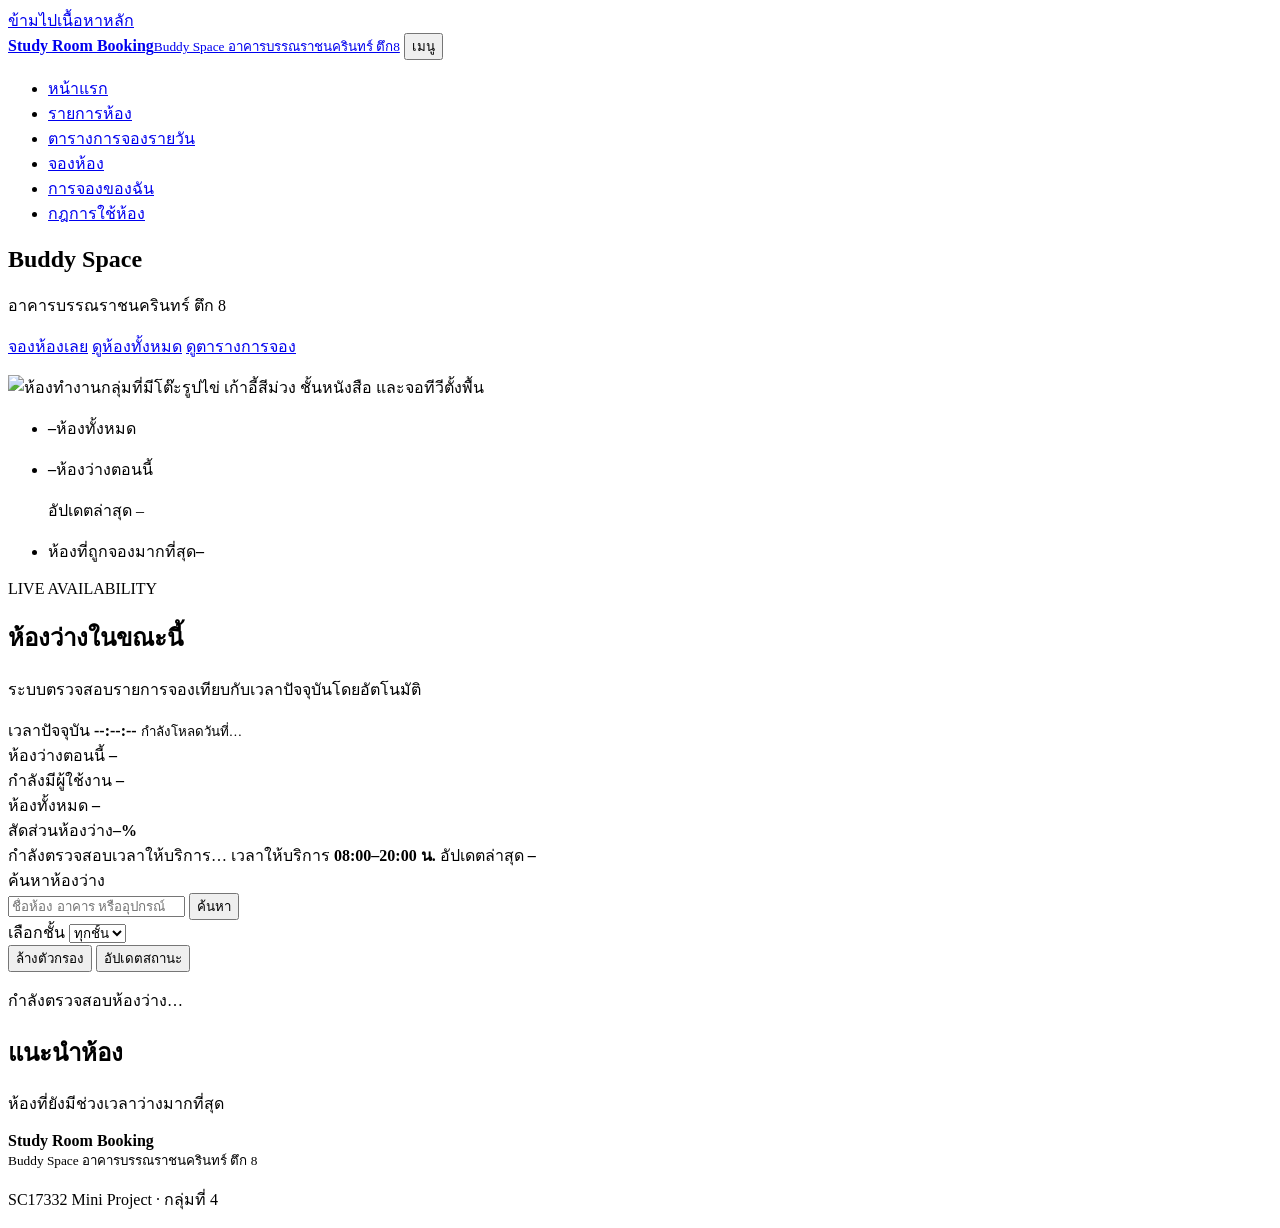
==== commit 09c9bdb4: "Add files via upload" ====
--- a/index.html
+++ b/index.html
@@ -17,7 +17,7 @@
   <div class="wrap header-inner">
     <a class="brand" href="index.html"><span class="brand-logo" data-icon="book"></span><span class="brand-text"><strong>Study Room Booking</strong><small>Buddy Space อาคารบรรณราชนครินทร์ ตึก8</small></span></a>
     <button type="button" id="nav-toggle" class="nav-toggle" aria-expanded="false" aria-controls="main-nav">เมนู</button>
-    <nav id="main-nav" aria-label="เมนูหลัก"><ul><li><a href="index.html" data-icon="home" aria-current="page">หน้าแรก</a></li><li><a href="rooms.html" data-icon="grid">รายการห้อง</a></li><li><a href="in-use.html" data-icon="clock">กำลังใช้งานอยู่</a></li><li><a href="booking.html" data-icon="calendar">จองห้อง</a></li><li><a href="my-bookings.html" data-icon="list">การจองของฉัน</a></li><li><a href="rules.html" data-icon="info">กฎการใช้ห้อง</a></li></ul></nav>
+    <nav id="main-nav" aria-label="เมนูหลัก"><ul><li><a href="index.html" data-icon="home" aria-current="page">หน้าแรก</a></li><li><a href="rooms.html" data-icon="grid">รายการห้อง</a></li><li><a href="schedule.html" data-icon="calendar-days">ตารางการจองรายวัน</a></li><li><a href="booking.html" data-icon="calendar">จองห้อง</a></li><li><a href="my-bookings.html" data-icon="list">การจองของฉัน</a></li><li><a href="rules.html" data-icon="info">กฎการใช้ห้อง</a></li></ul></nav>
   </div>
 </header>
 <main id="main" class="wrap">
@@ -26,7 +26,7 @@
   <div class="hero-text">
     <h1 id="hero-title">Buddy Space</h1>
     <p class="hero-sub">อาคารบรรณราชนครินทร์ ตึก 8</p>
-    <p class="actions"><a class="btn" href="booking.html" data-icon="calendar">จองห้องเลย</a> <a class="btn btn-ghost" href="rooms.html" data-icon="list">ดูห้องทั้งหมด</a> <a class="btn btn-ghost" href="in-use.html" data-icon="clock">ดูห้องที่กำลังใช้งาน</a></p>
+    <p class="actions"><a class="btn" href="booking.html" data-icon="calendar">จองห้องเลย</a> <a class="btn btn-ghost" href="rooms.html" data-icon="list">ดูห้องทั้งหมด</a> <a class="btn btn-ghost" href="schedule.html" data-icon="calendar-days">ดูตารางการจอง</a></p>
   </div>
   <img id="hero-img" src="images/hero.jpg" alt="ห้องทำงานกลุ่มที่มีโต๊ะรูปไข่ เก้าอี้สีม่วง ชั้นหนังสือ และจอทีวีตั้งพื้น" width="600" height="360">
 </section>
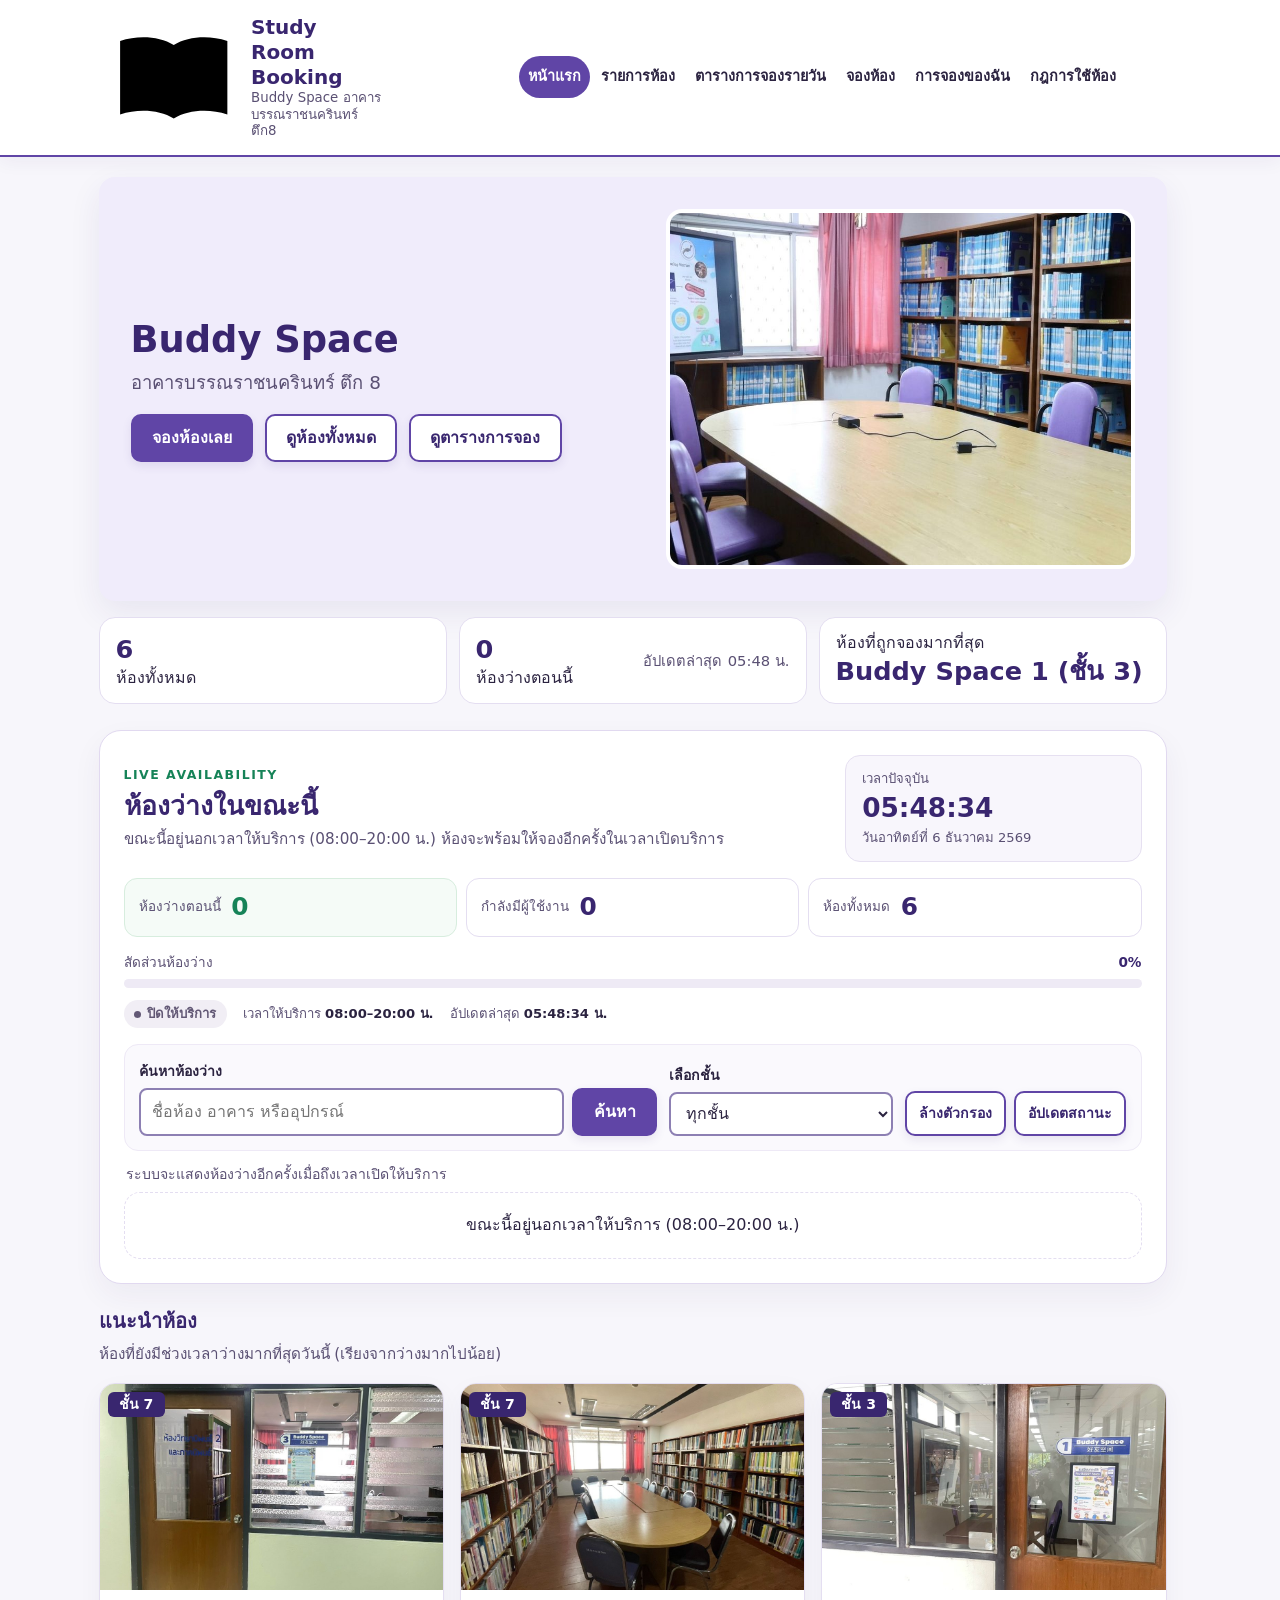
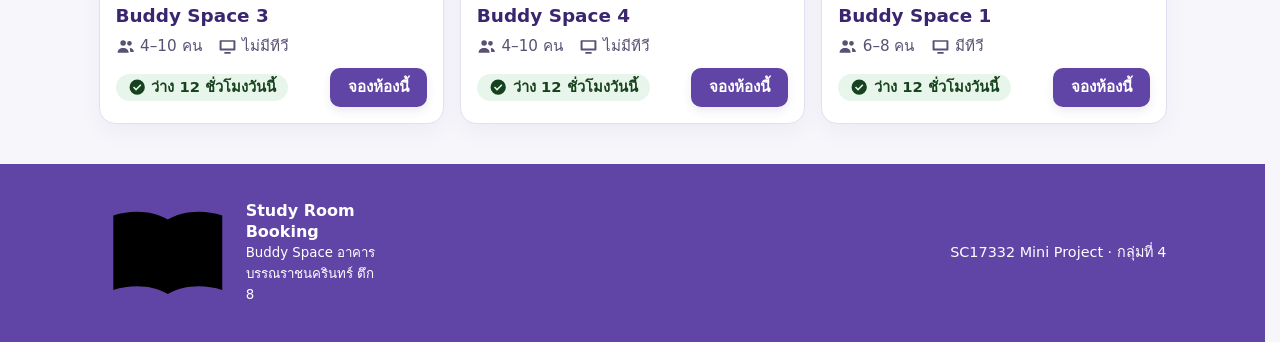
==== commit 4c068dcb: "Add files via upload" ====
--- a/index.html
+++ b/index.html
@@ -15,9 +15,9 @@
 <a class="skip" href="#main">ข้ามไปเนื้อหาหลัก</a>
 <header class="site-header">
   <div class="wrap header-inner">
-    <a class="brand" href="index.html"><span class="brand-logo" data-icon="book"></span><span class="brand-text"><strong>Study Room Booking</strong><small>Buddy Space อาคารบรรณราชนครินทร์ ตึก8</small></span></a>
+    <a class="brand" href="index.html"><svg class="brand-logo" viewBox="0 0 24 24" aria-hidden="true"><path d="M12 6.2C9.5 4.7 5.8 4.4 2.5 5.5v13c3.3-1.1 7-.8 9.5.7 2.5-1.5 6.2-1.8 9.5-.7v-13c-3.3-1.1-7-.8-9.5.7Zm0 0v13"/></svg><span class="brand-text"><strong>Study Room Booking</strong><small>Buddy Space อาคารบรรณราชนครินทร์ ตึก8</small></span></a>
     <button type="button" id="nav-toggle" class="nav-toggle" aria-expanded="false" aria-controls="main-nav">เมนู</button>
-    <nav id="main-nav" aria-label="เมนูหลัก"><ul><li><a href="index.html" data-icon="home" aria-current="page">หน้าแรก</a></li><li><a href="rooms.html" data-icon="grid">รายการห้อง</a></li><li><a href="schedule.html" data-icon="calendar-days">ตารางการจองรายวัน</a></li><li><a href="booking.html" data-icon="calendar">จองห้อง</a></li><li><a href="my-bookings.html" data-icon="list">การจองของฉัน</a></li><li><a href="rules.html" data-icon="info">กฎการใช้ห้อง</a></li></ul></nav>
+    <nav id="main-nav" aria-label="เมนูหลัก"><ul><li><a href="index.html" aria-current="page">หน้าแรก</a></li><li><a href="rooms.html">รายการห้อง</a></li><li><a href="schedule.html">ตารางการจองรายวัน</a></li><li><a href="booking.html">จองห้อง</a></li><li><a href="my-bookings.html">การจองของฉัน</a></li><li><a href="rules.html">กฎการใช้ห้อง</a></li></ul></nav>
   </div>
 </header>
 <main id="main" class="wrap">
@@ -26,21 +26,21 @@
   <div class="hero-text">
     <h1 id="hero-title">Buddy Space</h1>
     <p class="hero-sub">อาคารบรรณราชนครินทร์ ตึก 8</p>
-    <p class="actions"><a class="btn" href="booking.html" data-icon="calendar">จองห้องเลย</a> <a class="btn btn-ghost" href="rooms.html" data-icon="list">ดูห้องทั้งหมด</a> <a class="btn btn-ghost" href="schedule.html" data-icon="calendar-days">ดูตารางการจอง</a></p>
+    <p class="actions"><a class="btn" href="booking.html">จองห้องเลย</a> <a class="btn btn-ghost" href="rooms.html">ดูห้องทั้งหมด</a> <a class="btn btn-ghost" href="schedule.html">ดูตารางการจอง</a></p>
   </div>
   <img id="hero-img" src="images/hero.jpg" alt="ห้องทำงานกลุ่มที่มีโต๊ะรูปไข่ เก้าอี้สีม่วง ชั้นหนังสือ และจอทีวีตั้งพื้น" width="600" height="360">
 </section>
 <section aria-label="สรุปภาพรวม">
   <ul class="summary">
-    <li class="sum-card"><span class="sum-icon" data-icon="building"></span><p><strong id="sum-total">–</strong><span>ห้องทั้งหมด</span></p></li>
-    <li class="sum-card"><span class="sum-icon ok" data-icon="check"></span><p><strong id="sum-free">–</strong><span>ห้องว่างตอนนี้</span></p><p class="sum-time"><span data-icon="clock"></span>อัปเดตล่าสุด <span id="sum-time">–</span></p></li>
-    <li class="sum-card"><span class="sum-icon" data-icon="star"></span><p><span>ห้องที่ถูกจองมากที่สุด</span><strong id="sum-top">–</strong></p></li>
+    <li class="sum-card"><p><strong id="sum-total">–</strong><span>ห้องทั้งหมด</span></p></li>
+    <li class="sum-card"><p><strong id="sum-free">–</strong><span>ห้องว่างตอนนี้</span></p><p class="sum-time">อัปเดตล่าสุด <span id="sum-time">–</span></p></li>
+    <li class="sum-card"><p><span>ห้องที่ถูกจองมากที่สุด</span><strong id="sum-top">–</strong></p></li>
   </ul>
 </section>
 <section class="availability-panel" aria-labelledby="h-now">
   <div class="availability-heading">
     <div class="availability-heading-copy">
-      <p class="availability-kicker"><span class="availability-live-dot" aria-hidden="true"></span> LIVE AVAILABILITY</p>
+      <p class="availability-kicker">LIVE AVAILABILITY</p>
       <h2 id="h-now">ห้องว่างในขณะนี้</h2>
       <p id="availability-note" class="muted">ระบบตรวจสอบรายการจองเทียบกับเวลาปัจจุบันโดยอัตโนมัติ</p>
     </div>
@@ -53,17 +53,14 @@
 
   <div class="availability-stats" aria-live="polite">
     <div class="availability-stat availability-stat-free">
-      <span class="availability-stat-icon" data-icon="check"></span>
       <span class="availability-stat-label">ห้องว่างตอนนี้</span>
       <strong id="availability-free">–</strong>
     </div>
     <div class="availability-stat availability-stat-busy">
-      <span class="availability-stat-icon" data-icon="users"></span>
       <span class="availability-stat-label">กำลังมีผู้ใช้งาน</span>
       <strong id="availability-busy">–</strong>
     </div>
     <div class="availability-stat availability-stat-total">
-      <span class="availability-stat-icon" data-icon="building"></span>
       <span class="availability-stat-label">ห้องทั้งหมด</span>
       <strong id="availability-total">–</strong>
     </div>
@@ -87,7 +84,7 @@
       <label for="free-search">ค้นหาห้องว่าง</label>
       <div class="availability-search-row">
         <input id="free-search" type="search" placeholder="ชื่อห้อง อาคาร หรืออุปกรณ์" autocomplete="off">
-        <button class="btn" type="submit" data-icon="search">ค้นหา</button>
+        <button class="btn" type="submit">ค้นหา</button>
       </div>
     </div>
     <div class="field availability-floor-field">
@@ -98,7 +95,7 @@
     </div>
     <div class="availability-filter-actions">
       <button id="clear-free-filter" class="btn btn-ghost" type="button">ล้างตัวกรอง</button>
-      <button id="refresh-free-now" class="btn btn-ghost" type="button" data-icon="refresh">อัปเดตสถานะ</button>
+      <button id="refresh-free-now" class="btn btn-ghost" type="button">อัปเดตสถานะ</button>
     </div>
   </form>
   <p id="free-result" class="availability-result" aria-live="polite">กำลังตรวจสอบห้องว่าง…</p>
@@ -112,7 +109,7 @@
 </main>
 <footer class="site-footer">
   <div class="wrap footer-inner">
-    <p class="footer-brand"><span data-icon="book"></span><span><strong>Study Room Booking</strong><br><small>Buddy Space อาคารบรรณราชนครินทร์ ตึก 8</small></span></p>
+    <p class="footer-brand"><svg class="footer-logo" viewBox="0 0 24 24" aria-hidden="true"><path d="M12 6.2C9.5 4.7 5.8 4.4 2.5 5.5v13c3.3-1.1 7-.8 9.5.7 2.5-1.5 6.2-1.8 9.5-.7v-13c-3.3-1.1-7-.8-9.5.7Zm0 0v13"/></svg><span><strong>Study Room Booking</strong><br><small>Buddy Space อาคารบรรณราชนครินทร์ ตึก 8</small></span></p>
     <p class="footer-note">SC17332 Mini Project · กลุ่มที่ 4</p>
   </div>
 </footer>
--- a/css/style.css
+++ b/css/style.css
@@ -0,0 +1,463 @@
+
+:root {
+  --primary: #5b3f9e;
+  --primary-dark: #3f2a78;
+  --primary-soft: #ece6fb;
+  --bg: #f7f5fc;
+  --surface: #ffffff;
+  --text: #2b2340;
+  --muted: #5a5073;
+  --border: #d9d0ee;
+  --free-bg: #e8f5ea; --free-text: #17421f; --free-line: #2e7d46;
+  --busy-bg: #fbe9ec; --busy-text: #7a1730; --busy-line: #b3304a;
+  --past-bg: #eeeeee; --past-text: #4d4d4d;
+  --radius: 12px;
+}
+*, *::before, *::after { box-sizing: border-box; }
+body { margin: 0; font-family: 'Noto Sans Thai', system-ui, sans-serif; font-size: 1rem; line-height: 1.65; background: var(--bg); color: var(--text); }
+img { max-width: 100%; display: block; }
+a { color: var(--primary); }
+a:hover { color: var(--primary-dark); }
+h1, h2, h3 { line-height: 1.3; color: var(--primary-dark); }
+h1 { font-size: 1.6rem; margin: 1.5rem 0 .75rem; }
+h2 { font-size: 1.25rem; margin: 1.5rem 0 .5rem; }
+.wrap { width: 100%; max-width: 1100px; margin-inline: auto; padding-inline: 1rem; }
+main.wrap { padding-bottom: 2.5rem; min-height: 60vh; }
+.muted { color: var(--muted); font-size: .95rem; margin: .25rem 0 .75rem; }
+.icon { width: 1.25em; height: 1.25em; fill: currentColor; flex: none; }
+
+:focus-visible { outline: 3px solid var(--primary-dark); outline-offset: 2px; }
+.site-footer :focus-visible { outline-color: #fff; }
+.skip { position: absolute; left: -999px; background: #fff; padding: .5rem 1rem; z-index: 10; }
+.skip:focus { left: .5rem; top: .5rem; }
+
+
+.site-header { background: #fff; border-bottom: 2px solid var(--primary); }
+.header-inner { display: flex; flex-wrap: wrap; align-items: center; justify-content: space-between; gap: .5rem; padding-block: .6rem; }
+.brand { display: flex; align-items: center; gap: .6rem; color: var(--primary-dark); text-decoration: none; }
+.brand .icon { width: 2.4rem; height: 2.4rem; color: var(--primary); }
+.brand-text { display: flex; flex-direction: column; line-height: 1.25; }
+.brand-text strong { font-size: 1.25rem; }
+.brand-text small { color: var(--muted); }
+.nav-toggle { display: none; padding: .4rem 1rem; font: inherit; font-weight: 600; background: #fff; color: var(--primary-dark); border: 2px solid var(--primary); border-radius: 8px; cursor: pointer; transition: background-color .2s; }
+.nav-toggle:hover { background: var(--primary-soft); }
+.has-js .nav-toggle { display: inline-block; }
+#main-nav { width: 100%; }
+.has-js #main-nav { display: none; }
+.has-js #main-nav.open { display: block; }
+.site-header ul { display: flex; flex-direction: column; gap: .25rem; list-style: none; margin: 0; padding: 0; }
+.site-header nav a { display: flex; align-items: center; gap: .45rem; padding: .45rem .9rem; border-radius: 999px; color: var(--text); text-decoration: none; transition: background-color .2s, color .2s; }
+.site-header nav a:hover { background: var(--primary-soft); color: var(--primary-dark); }
+.site-header nav a[aria-current="page"] { background: var(--primary); color: #fff; font-weight: 600; }
+
+
+.site-footer { background: var(--primary); color: #fff; padding-block: 1.25rem; }
+.footer-inner { display: flex; flex-wrap: wrap; align-items: center; justify-content: space-between; gap: 1rem; }
+.footer-brand { display: flex; align-items: center; gap: .6rem; margin: 0; line-height: 1.3; }
+.footer-brand .icon { width: 2.2rem; height: 2.2rem; }
+.site-footer ul { display: flex; flex-wrap: wrap; gap: .25rem 1.25rem; list-style: none; margin: 0; padding: 0; }
+.site-footer a { color: #fff; transition: opacity .2s; }
+.site-footer a:hover { color: #fff; opacity: .8; }
+.footer-note { margin: 0; font-size: .9rem; }
+
+
+.btn { display: inline-flex; align-items: center; gap: .5rem; padding: .55rem 1.2rem; border: 2px solid var(--primary); border-radius: 10px; background: var(--primary); color: #fff; font: inherit; font-weight: 600; text-decoration: none; cursor: pointer; transition: background-color .2s, color .2s, border-color .2s; }
+.btn:hover { background: var(--primary-dark); border-color: var(--primary-dark); color: #fff; }
+.btn-ghost { background: #fff; color: var(--primary-dark); }
+.btn-ghost:hover { background: var(--primary-soft); color: var(--primary-dark); }
+.btn-danger { background: #fff; color: var(--busy-text); border-color: var(--busy-line); }
+.btn-danger:hover { background: var(--busy-bg); color: var(--busy-text); border-color: var(--busy-line); }
+.btn-sm { padding: .3rem 1rem; font-size: .95rem; }
+
+
+.alert { padding: .75rem 1rem; border-radius: var(--radius); border: 1px solid; margin: 1rem 0; }
+.alert[hidden] { display: none; }
+.alert-error { background: var(--busy-bg); border-color: var(--busy-line); color: var(--busy-text); }
+.alert-ok { background: var(--free-bg); border-color: var(--free-line); color: var(--free-text); }
+
+
+.hero { display: grid; gap: 1.25rem; align-items: center; background: var(--primary-soft); border-radius: 16px; padding: 1.25rem; margin-top: 1.25rem; }
+.hero h1 { margin: 0 0 .25rem; font-size: 1.9rem; }
+.hero-sub { margin: 0 0 1rem; font-size: 1.15rem; color: var(--muted); }
+.actions { display: flex; flex-wrap: wrap; gap: .75rem; margin: 0; }
+.hero img { width: 100%; aspect-ratio: 5 / 3; object-fit: cover; border-radius: var(--radius); border: 4px solid #fff; background: #fff; }
+
+.summary { display: grid; gap: .75rem; list-style: none; padding: 0; margin: 1rem 0 0; }
+.sum-card { display: flex; align-items: center; flex-wrap: wrap; gap: .5rem 1rem; background: var(--surface); border: 1px solid var(--border); border-radius: var(--radius); padding: .9rem 1rem; }
+.sum-card p { display: flex; flex-direction: column; margin: 0; line-height: 1.35; }
+.sum-card strong { font-size: 1.6rem; color: var(--primary-dark); }
+.sum-icon { display: grid; place-items: center; width: 3rem; height: 3rem; border-radius: 50%; background: var(--primary-soft); color: var(--primary); }
+.sum-icon .icon { width: 1.5rem; height: 1.5rem; }
+.sum-icon.ok { background: var(--free-bg); color: var(--free-line); }
+.sum-card .sum-time { flex-direction: row; align-items: center; gap: .35rem; margin-left: auto; font-size: .92rem; color: var(--muted); }
+.empty { background: var(--surface); border: 1px dashed var(--border); border-radius: var(--radius); padding: .75rem 1rem; list-style: none; }
+/* สถิติห้อง: grid ของการ์ด */
+
+
+.filters { display: flex; flex-direction: column; gap: 1rem; background: var(--surface); border: 1px solid var(--border); border-radius: var(--radius); padding: 1rem; }
+fieldset { border: 1px solid var(--border); border-radius: 8px; margin: 0; padding: .5rem .75rem .75rem; }
+legend { padding-inline: .4rem; font-weight: 600; }
+.checks { display: flex; flex-wrap: wrap; gap: .5rem 1.25rem; }
+.check { display: flex; align-items: center; gap: .4rem; cursor: pointer; }
+.check input { width: 1.2rem; height: 1.2rem; accent-color: var(--primary); }
+
+.field { display: flex; flex-direction: column; gap: .3rem; }
+label { font-weight: 600; }
+input, select { font: inherit; padding: .5rem .7rem; border: 2px solid #8d80b3; border-radius: 8px; background: #fff; color: var(--text); transition: border-color .2s; }
+input:hover, select:hover { border-color: var(--primary); }
+input[aria-invalid="true"], select[aria-invalid="true"] { border-color: var(--busy-line); }
+.error { color: var(--busy-text); font-size: .92rem; min-height: 1.2em; }
+.fields { display: grid; grid-template-columns: 1fr; gap: .75rem 1rem; margin-bottom: 1rem; }
+#booking-form > section { background: var(--surface); border: 1px solid var(--border); border-radius: var(--radius); padding: 0 1rem 1rem; margin-top: 1rem; }
+
+.slots { display: grid; grid-template-columns: repeat(2, 1fr); gap: .5rem; }
+.slot { display: flex; flex-direction: column; align-items: center; gap: .1rem; padding: .5rem; font: inherit; border: 2px solid; border-radius: 8px; cursor: pointer; transition: background-color .2s; }
+.slot-time { font-weight: 700; }
+.slot-status { font-size: .9rem; }
+.slot-free { background: var(--free-bg); color: var(--free-text); border-color: var(--free-line); }
+.slot-free:hover { background: #d3ecd8; }
+.slot-free.picked { background: var(--primary); color: #fff; border-color: var(--primary-dark); }
+.slot-busy { background: var(--busy-bg); color: var(--busy-text); border-color: var(--busy-line); border-style: dashed; cursor: not-allowed; }
+.slot-mine { background: var(--primary-soft); color: var(--primary-dark); border-color: var(--primary); cursor: not-allowed; }
+.slot-past { background: var(--past-bg); color: var(--past-text); border-color: #9a9a9a; cursor: not-allowed; }
+#result { margin-top: 1rem; }
+
+.cards { display: grid; grid-template-columns: 1fr; gap: 1rem; list-style: none; padding: 0; margin: 1rem 0 0; }
+.card { background: var(--surface); border: 1px solid var(--border); border-radius: var(--radius); overflow: hidden; display: flex; flex-direction: column; transition: border-color .2s; }
+.card:hover { border-color: var(--primary); }
+.card img { width: 100%; aspect-ratio: 5 / 3; object-fit: cover; background: var(--primary-soft); }
+.thumb { position: relative; }
+.floor { position: absolute; top: .5rem; left: .5rem; background: var(--primary-dark); color: #fff; padding: .05rem .7rem; border-radius: 6px; font-size: .88rem; font-weight: 600; }
+.card-body { padding: .9rem 1rem 1rem; display: flex; flex-direction: column; gap: .35rem; align-items: flex-start; }
+.card-body h2, .card-body h3 { margin: 0; font-size: 1.15rem; }
+.card-body p { margin: 0; }
+.meta { display: flex; flex-wrap: wrap; gap: .1rem 1rem; color: var(--muted); font-size: .95rem; }
+.meta-item { display: inline-flex; align-items: center; gap: .35rem; }
+.card-foot { display: flex; align-items: center; justify-content: space-between; gap: .5rem; width: 100%; margin-top: .25rem; }
+.status { display: inline-flex; align-items: center; gap: .35rem; padding: .1rem .75rem; border-radius: 999px; background: var(--free-bg); color: var(--free-text); font-size: .92rem; font-weight: 600; }
+.chips { display: flex; flex-wrap: wrap; gap: .4rem; list-style: none; padding: 0; margin: .25rem 0 .5rem; }
+.chips li { background: var(--primary-soft); color: var(--primary-dark); border-radius: 999px; padding: .1rem .7rem; font-size: .9rem; }
+.badge { background: var(--past-bg); color: var(--past-text); border-radius: 6px; padding: .05rem .6rem; font-size: .9rem; }
+.booking-item .card-body { padding: 1rem; }
+
+
+.plain { padding-left: 1.2rem; }
+details { background: var(--surface); border: 1px solid var(--border); border-radius: var(--radius); padding: .6rem 1rem; margin-bottom: .6rem; }
+summary { cursor: pointer; font-weight: 600; color: var(--primary-dark); }
+summary:hover { color: var(--primary); }
+details p { margin: .5rem 0 0; }
+
+
+@media (min-width: 768px) {
+  h1 { font-size: 2rem; }
+  .has-js .nav-toggle { display: none; }
+  #main-nav, .has-js #main-nav { display: block; width: auto; }
+  .site-header ul { flex-direction: row; flex-wrap: wrap; }
+  .hero { grid-template-columns: 1.1fr 1fr; padding: 2rem; }
+  .hero h1 { font-size: 2.3rem; }
+  .summary { grid-template-columns: repeat(3, 1fr); }
+  .filters { flex-direction: row; align-items: flex-end; flex-wrap: wrap; }
+  .fields { grid-template-columns: 1fr 1fr; }
+  .slots { grid-template-columns: repeat(3, 1fr); }
+  .cards { grid-template-columns: repeat(2, 1fr); }
+}
+
+@media (min-width: 1100px) {
+  .slots { grid-template-columns: repeat(4, 1fr); }
+  .cards { grid-template-columns: repeat(3, 1fr); }
+}
+@media (prefers-reduced-motion: reduce) { * { transition: none !important; } }
+
+
+:root {
+  --primary: #6045a6;
+  --primary-dark: #39266f;
+  --primary-soft: #f0ecfb;
+  --bg: #f7f6fb;
+  --border: #e4def1;
+  --radius: 16px;
+}
+.site-header { position: sticky; top: 0; z-index: 20; box-shadow: 0 4px 18px rgba(54, 36, 103, .06); }
+.brand .icon { padding: .32rem; border-radius: 12px; background: var(--primary-soft); }
+.site-header nav a { font-size: .94rem; }
+.btn { box-shadow: 0 4px 10px rgba(70, 49, 130, .10); }
+.btn:active { transform: translateY(1px); }
+.card { box-shadow: 0 8px 24px rgba(47, 34, 82, .045); }
+.card:hover { box-shadow: 0 12px 28px rgba(47, 34, 82, .10); transform: translateY(-2px); }
+.card, .btn { transition: border-color .2s, background-color .2s, color .2s, box-shadow .2s, transform .2s; }
+.hero { box-shadow: 0 12px 32px rgba(57, 38, 111, .08); }
+input, select { min-height: 44px; }
+button:disabled { opacity: .72; }
+
+
+.live-main { padding-top: 1.35rem; }
+.live-hero {
+  display: grid; grid-template-columns: 1fr; gap: 1.25rem; align-items: center;
+  padding: clamp(1.25rem, 4vw, 2.6rem); margin: .5rem 0 1.15rem;
+  color: #fff; background: #39266f; border-radius: 24px;
+  box-shadow: 0 18px 38px rgba(57, 38, 111, .16);
+}
+.live-hero h1 { color: #fff; margin: .4rem 0 .55rem; font-size: clamp(1.65rem, 3.5vw, 2.35rem); }
+.live-hero-copy > p:not(.eyebrow) { color: #e8e2f8; margin: 0; max-width: 42rem; }
+.eyebrow { display: flex; align-items: center; gap: .55rem; margin: 0; color: #d9cff4; font-size: .8rem; font-weight: 800; letter-spacing: .14em; }
+.live-dot { display: inline-block; width: .55rem; height: .55rem; flex: none; border-radius: 50%; background: #28c58b; box-shadow: 0 0 0 4px rgba(40, 197, 139, .13); }
+.live-actions { display: flex; flex-wrap: wrap; gap: .65rem; margin-top: 1.25rem; }
+.live-hero .btn { border-color: #fff; background: #fff; color: var(--primary-dark); box-shadow: none; }
+.live-hero .btn:hover { background: #f0ecfb; border-color: #f0ecfb; }
+.live-hero .btn-light { background: transparent; color: #fff; border-color: rgba(255,255,255,.48); }
+.live-hero .btn-light:hover { background: rgba(255,255,255,.12); border-color: #fff; color: #fff; }
+.live-clock-card { display: flex; flex-direction: column; align-items: flex-start; padding: 1.2rem 1.35rem; border: 1px solid rgba(255,255,255,.18); border-radius: 18px; background: rgba(255,255,255,.10); backdrop-filter: blur(6px); }
+.clock-label { color: #d9cff4; font-size: .9rem; }
+.live-clock-card > strong { font-size: clamp(2rem, 5vw, 3rem); line-height: 1.25; letter-spacing: .035em; font-variant-numeric: tabular-nums; }
+.clock-date { color: #fff; font-size: .95rem; }
+.clock-updated { margin-top: .8rem; padding-top: .65rem; width: 100%; border-top: 1px solid rgba(255,255,255,.18); color: #d9cff4; font-size: .83rem; }
+.clock-updated span { color: #fff; font-variant-numeric: tabular-nums; }
+.live-stats { display: grid; grid-template-columns: 1fr; gap: .8rem; margin: 0 0 1.8rem; }
+.live-stat-card { display: flex; align-items: center; gap: .85rem; padding: 1rem 1.1rem; background: #fff; border: 1px solid var(--border); border-radius: 17px; box-shadow: 0 7px 20px rgba(47, 34, 82, .04); }
+.stat-icon { display: grid; place-items: center; width: 3rem; height: 3rem; flex: none; border-radius: 14px; }
+.stat-icon .icon { width: 1.5rem; height: 1.5rem; }
+.stat-purple { background: #f0ecfb; color: #6045a6; }
+.stat-green { background: #e8f7f0; color: #168358; }
+.stat-amber { background: #fff4df; color: #a66b0d; }
+.live-stat-card div { display: flex; flex-direction: column; line-height: 1.35; }
+.live-stat-card div span { color: var(--muted); font-size: .9rem; }
+.live-stat-card strong { color: var(--primary-dark); font-size: 1.7rem; font-variant-numeric: tabular-nums; }
+.live-list-section { padding: clamp(1rem, 3vw, 1.5rem); background: #fff; border: 1px solid var(--border); border-radius: 20px; box-shadow: 0 10px 26px rgba(47, 34, 82, .045); }
+.section-heading { display: flex; flex-wrap: wrap; align-items: center; justify-content: space-between; gap: .7rem; }
+.section-heading h2 { margin: 0; font-size: 1.35rem; }
+.section-heading .muted { margin-top: .3rem; }
+.live-count-pill { display: inline-flex; align-items: center; gap: .55rem; padding: .35rem .8rem; border-radius: 99px; background: #eaf8f1; color: #176c4b; font-weight: 700; font-size: .88rem; white-space: nowrap; }
+.live-count-pill .live-dot { width: .45rem; height: .45rem; }
+.live-filters { display: grid; grid-template-columns: 1fr; align-items: end; gap: .8rem; padding: 1rem; margin-top: .9rem; background: #faf9fd; border: 1px solid #eee9f6; border-radius: 14px; }
+.live-filters .field { min-width: 0; }
+.live-filters label { font-size: .9rem; }
+.live-filters .btn { min-height: 44px; justify-content: center; white-space: nowrap; }
+.live-search-button { min-width: 112px; }
+.live-search-feedback { min-height: 1.4em; margin: .55rem .2rem 0; color: var(--muted); font-size: .88rem; }
+.live-room-grid { margin-top: 1.1rem; }
+.live-room-card { border-color: #e8e3f1; }
+.live-thumb { overflow: hidden; }
+.live-thumb img { aspect-ratio: 16 / 9; }
+.active-photo-label { position: absolute; right: .6rem; top: .6rem; display: inline-flex; align-items: center; gap: .4rem; padding: .3rem .65rem; border-radius: 99px; color: #fff; background: rgba(37, 31, 53, .82); font-size: .78rem; font-weight: 700; backdrop-filter: blur(4px); }
+.active-photo-label .live-dot { width: .42rem; height: .42rem; }
+.live-card-body { gap: .6rem; }
+.live-title-row { display: flex; align-items: center; justify-content: space-between; flex-wrap: wrap; gap: .45rem; width: 100%; }
+.live-title-row h3 { margin: 0; font-size: 1.12rem; color: var(--primary-dark); }
+.status-busy { background: #fff0f1; color: #9c2c43; }
+.live-location { color: var(--muted); font-size: .88rem; }
+.live-schedule { display: grid; grid-template-columns: 1fr 1fr; gap: .5rem; width: 100%; margin-top: .15rem; }
+.live-time-block { display: flex; flex-direction: column; gap: .12rem; padding: .55rem .65rem; background: #f8f6fc; border-radius: 10px; }
+.live-field-label { color: var(--muted); font-size: .78rem; }
+.live-time-block strong { color: var(--primary-dark); font-size: .9rem; }
+.live-time-block .remaining-time { color: #168358; }
+.usage-progress { width: 100%; height: 7px; overflow: hidden; border-radius: 99px; background: #eeeaf5; }
+.usage-progress-fill { display: block; height: 100%; border-radius: inherit; background: #694fba; }
+.live-booking-meta { display: flex; flex-wrap: wrap; gap: .25rem .8rem; width: 100%; color: var(--muted); font-size: .84rem; }
+.live-booking-meta .meta-item { min-width: 0; overflow-wrap: anywhere; }
+.live-card-foot { justify-content: flex-end; padding-top: .6rem; border-top: 1px solid #f0edf5; }
+.live-empty { display: flex; flex-direction: column; align-items: center; text-align: center; padding: 2.4rem 1rem; margin-top: 1rem; border: 1px dashed #d9d0ee; border-radius: 16px; background: #fbfaff; }
+.live-empty[hidden] { display: none; }
+.empty-illustration { display: grid; place-items: center; width: 4rem; height: 4rem; margin-bottom: .75rem; border-radius: 50%; color: var(--primary); background: var(--primary-soft); }
+.empty-illustration .icon { width: 2rem; height: 2rem; }
+.live-empty h3 { margin: .1rem 0 .3rem; color: var(--primary-dark); }
+.live-empty p { max-width: 34rem; margin: 0; color: var(--muted); }
+.empty-actions { display: flex; flex-wrap: wrap; justify-content: center; gap: .65rem; margin-top: 1rem; }
+.live-note { display: flex; gap: .65rem; align-items: flex-start; margin: 1rem 0 0; padding: .85rem 1rem; border: 1px solid #e8e2f4; border-radius: 13px; background: #f1eef9; color: #554879; font-size: .9rem; }
+.live-note .icon { margin-top: .2rem; }
+.live-note p { margin: 0; }
+
+@media (min-width: 680px) {
+  .live-hero { grid-template-columns: minmax(0, 1fr) minmax(230px, .55fr); }
+  .live-stats { grid-template-columns: repeat(3, minmax(0, 1fr)); }
+  .live-filters { grid-template-columns: minmax(0, 1fr) auto; }
+}
+@media (min-width: 900px) {
+  .live-filters { grid-template-columns: minmax(0, 1fr) auto 180px auto; }
+  .live-room-grid { grid-template-columns: repeat(2, minmax(0, 1fr)); }
+}
+@media (prefers-reduced-motion: reduce) {
+  .card:hover { transform: none; }
+}
+
+
+.availability-panel {
+  margin-top: 1.6rem;
+  padding: clamp(1rem, 3vw, 1.5rem);
+  border: 1px solid #e1d9f0;
+  border-radius: 22px;
+  background: #fff;
+  box-shadow: 0 12px 30px rgba(47, 34, 82, .055);
+}
+.availability-heading {
+  display: grid;
+  grid-template-columns: 1fr;
+  gap: 1rem;
+  align-items: center;
+}
+.availability-heading h2 { margin: .2rem 0 .25rem; font-size: clamp(1.3rem, 2.5vw, 1.65rem); }
+.availability-heading .muted { margin: 0; }
+.availability-kicker { display: flex; align-items: center; gap: .55rem; margin: 0; color: #168358; font-size: .78rem; font-weight: 800; letter-spacing: .12em; }
+.availability-live-dot { display: inline-block; width: .55rem; height: .55rem; border-radius: 50%; background: #20ad78; box-shadow: 0 0 0 4px #e3f6ee; }
+.availability-clock {
+  display: flex; flex-direction: column; gap: .08rem;
+  padding: .8rem 1rem; border: 1px solid #e6e0f1; border-radius: 15px;
+  background: #f8f6fc; color: var(--muted);
+}
+.availability-clock > span { font-size: .82rem; }
+.availability-clock strong { color: var(--primary-dark); font-size: 1.65rem; line-height: 1.3; font-variant-numeric: tabular-nums; }
+.availability-clock small { font-size: .82rem; }
+.availability-stats { display: grid; grid-template-columns: repeat(3, minmax(0, 1fr)); gap: .55rem; margin-top: 1rem; }
+.availability-stat {
+  display: grid; grid-template-columns: auto 1fr; align-items: center; column-gap: .45rem;
+  padding: .75rem .65rem; border: 1px solid var(--border); border-radius: 13px; background: #fff;
+}
+.availability-stat-icon { display: grid; place-items: center; grid-row: span 2; width: 2rem; height: 2rem; border-radius: 10px; background: #f0ecfb; color: var(--primary); }
+.availability-stat-icon .icon { width: 1.1rem; height: 1.1rem; }
+.availability-stat-label { color: var(--muted); font-size: .76rem; line-height: 1.25; }
+.availability-stat strong { color: var(--primary-dark); font-size: 1.35rem; line-height: 1.25; font-variant-numeric: tabular-nums; }
+.availability-stat-free { background: #f5fbf7; border-color: #d7edde; }
+.availability-stat-free .availability-stat-icon { background: #e2f4e9; color: #168358; }
+.availability-stat-free strong { color: #168358; }
+.availability-stat-busy .availability-stat-icon { background: #fff0f1; color: #a33d54; }
+.availability-progress-wrap { margin-top: .9rem; }
+.availability-progress-label { display: flex; justify-content: space-between; gap: .6rem; margin-bottom: .35rem; color: var(--muted); font-size: .85rem; }
+.availability-progress-label strong { color: var(--primary-dark); font-variant-numeric: tabular-nums; }
+.availability-progress { height: 9px; overflow: hidden; border-radius: 99px; background: #eeeaf5; }
+.availability-progress > span { display: block; width: 0; height: 100%; border-radius: inherit; background: #20a36e; transition: width .3s ease; }
+.availability-status-row { display: flex; flex-wrap: wrap; align-items: center; gap: .5rem 1rem; margin-top: .75rem; color: var(--muted); font-size: .82rem; }
+.service-status { display: inline-flex; align-items: center; gap: .4rem; padding: .2rem .65rem; border-radius: 999px; font-weight: 700; }
+.service-status::before { content: ''; display: inline-block; width: .45rem; height: .45rem; border-radius: 50%; background: currentColor; }
+.service-open { background: #e7f6ed; color: #176c4b; }
+.service-closed { background: #f1eef5; color: #625875; }
+.availability-hours strong, .availability-updated strong { color: var(--text); font-weight: 700; font-variant-numeric: tabular-nums; }
+.availability-filters {
+  display: grid; grid-template-columns: 1fr; align-items: end; gap: .75rem;
+  margin-top: 1rem; padding: .9rem; border: 1px solid #eee9f6; border-radius: 14px; background: #faf9fd;
+}
+.availability-filters .field { min-width: 0; }
+.availability-filters label { font-size: .88rem; }
+.availability-search-row { display: flex; gap: .5rem; }
+.availability-search-row input { min-width: 0; width: 100%; }
+.availability-search-row .btn { flex: none; justify-content: center; }
+.availability-filter-actions { display: flex; flex-wrap: wrap; gap: .5rem; }
+.availability-filter-actions .btn { flex: 1; justify-content: center; white-space: nowrap; font-size: .88rem; padding-inline: .75rem; }
+.availability-result { min-height: 1.5rem; margin: .75rem .15rem 0; color: var(--muted); font-size: .88rem; }
+.availability-room-grid { margin-top: .3rem; }
+.availability-empty { grid-column: 1 / -1; text-align: center; padding: 1.2rem; }
+
+@media (min-width: 620px) {
+  .availability-heading { grid-template-columns: minmax(0, 1fr) minmax(210px, .42fr); }
+  .availability-stat { padding: .8rem .9rem; column-gap: .65rem; }
+  .availability-stat-icon { width: 2.35rem; height: 2.35rem; }
+  .availability-stat-label { font-size: .84rem; }
+  .availability-stat strong { font-size: 1.55rem; }
+  .availability-filters { grid-template-columns: minmax(0, 1.5fr) minmax(130px, .7fr); }
+  .availability-filter-actions { grid-column: 1 / -1; }
+}
+@media (min-width: 900px) {
+  .availability-filters { grid-template-columns: minmax(0, 1.5fr) minmax(145px, .65fr) auto; }
+  .availability-filter-actions { grid-column: auto; }
+  .availability-filter-actions .btn { flex: none; }
+}
+@media (max-width: 420px) {
+  .availability-stats { gap: .35rem; }
+  .availability-stat { grid-template-columns: 1fr; justify-items: center; text-align: center; row-gap: .18rem; padding: .65rem .3rem; }
+  .availability-stat-icon { grid-row: auto; width: 1.8rem; height: 1.8rem; }
+  .availability-stat-label { font-size: .68rem; }
+  .availability-stat strong { font-size: 1.2rem; }
+  .availability-search-row { flex-direction: column; }
+  .availability-search-row .btn { width: 100%; }
+}
+@media (prefers-reduced-motion: reduce) {
+  .availability-progress > span { transition: none; }
+}
+
+
+body.page-bottom-layout {
+  min-height: 100vh;
+  display: flex;
+  flex-direction: column;
+}
+body.page-bottom-layout > .site-header {
+  flex: 0 0 auto;
+  width: 100%;
+}
+body.page-bottom-layout > main#main {
+  flex: 1 0 auto;
+  width: 100%;
+}
+body.page-bottom-layout > .site-footer {
+  flex: 0 0 auto;
+  margin-top: auto;
+}
+
+
+html { overflow-y: scroll; scrollbar-gutter: stable; }
+.site-header .header-inner { min-height: 76px; align-content: center; }
+.site-header .brand { min-height: 48px; }
+.site-header nav a { min-height: 42px; font-size: .9rem; font-weight: 600; white-space: nowrap; }
+.site-header nav a[aria-current="page"] { font-weight: 600; }
+@media (min-width: 1000px) {
+  
+  .site-header .header-inner {
+    display: grid;
+    grid-template-columns: minmax(250px, 1fr) minmax(0, 2fr);
+    align-items: center;
+    gap: .75rem;
+    flex-wrap: nowrap;
+  }
+  .site-header .brand { justify-self: start; }
+  .site-header #main-nav {
+    width: 100%;
+    min-width: 0;
+    justify-self: stretch;
+  }
+  .site-header ul {
+    display: flex;
+    flex-wrap: nowrap;
+    justify-content: center;
+    align-items: center;
+    gap: .15rem;
+  }
+  .site-header nav a { padding-inline: .55rem; }
+}
+
+
+:root { --site-header-height: 4.9rem; }
+body { padding-top: var(--site-header-height); }
+.site-header { position: fixed; inset: 0 0 auto; width: 100%; z-index: 1000; }
+.skip:focus { z-index: 1001; }
+@media (min-width: 768px) { :root { --site-header-height: 7rem; } }
+@media (min-width: 1000px) { :root { --site-header-height: 4.9rem; } }
+
+
+
+.schedule-main { padding-bottom: 3rem; }
+.schedule-intro { padding: 1.5rem 0 1rem; }
+.schedule-intro h1 { margin: .25rem 0; }
+.schedule-intro p:last-child { color: var(--muted); }
+.schedule-controls { display: grid; grid-template-columns: minmax(180px,.8fr) minmax(250px,1.2fr) minmax(150px,.6fr); gap: 1rem; align-items: end; padding: 1rem; border: 1px solid var(--line); border-radius: 18px; background: var(--surface); }
+.schedule-controls .field { min-width: 0; }
+.schedule-day-buttons { display:flex; flex-wrap:wrap; gap:.45rem; }
+.schedule-day-buttons .btn { flex:1; justify-content:center; white-space:nowrap; }
+.schedule-summary { display:flex; justify-content:space-between; align-items:center; gap:1rem; margin:1rem 0; padding:1rem 1.1rem; border:1px solid var(--line); border-radius:16px; background:var(--surface); }
+.schedule-summary strong,.schedule-summary span { display:block; }
+.schedule-summary span { color:var(--muted); font-size:.9rem; margin-top:.2rem; }
+.schedule-legend { display:flex; flex-wrap:wrap; gap:1rem; margin:1rem 0; color:var(--muted); font-size:.88rem; }
+.schedule-legend span { display:flex; align-items:center; gap:.4rem; }
+.schedule-legend i { width:13px; height:13px; border-radius:4px; display:inline-block; }
+.legend-free { background:#dff2e6; }.legend-busy { background:#f8dfe3; }.legend-past { background:#eceaf0; }
+.schedule-scroll { overflow-x:auto; border:1px solid var(--line); border-radius:14px; background:var(--surface); }
+.daily-schedule { width:100%; min-width:850px; border-collapse:separate; border-spacing:0; }
+.daily-schedule th,.daily-schedule td { padding:.45rem; border-bottom:1px solid var(--line); border-right:1px solid var(--line); text-align:center; vertical-align:middle; }
+.daily-schedule thead th { position:sticky; top:0; z-index:1; background:#f3effb; color:#43356f; font-size:.85rem; }
+.daily-schedule .schedule-time-col { width:105px; min-width:105px; background:#faf9fc; font-weight:700; white-space:nowrap; }
+.daily-schedule tbody th { font-size:.82rem; }
+.daily-schedule tr:last-child th,.daily-schedule tr:last-child td { border-bottom:0; }
+.daily-schedule th:last-child,.daily-schedule td:last-child { border-right:0; }
+.schedule-cell { min-height:48px; display:flex; flex-direction:column; justify-content:center; gap:.1rem; padding:.35rem .25rem; border-radius:8px; text-decoration:none; font-size:.78rem; line-height:1.35; }
+.schedule-cell small { font-size:.7rem; }
+.schedule-free { color:#246b43; background:#e2f3e8; }.schedule-free:hover,.schedule-free:focus { background:#ccebd7; outline:2px solid #39865a; outline-offset:1px; }
+.schedule-busy { color:#963c4a; background:#fae5e8; }.schedule-busy:hover,.schedule-busy:focus { background:#f4d2d8; outline:2px solid #b85a68; outline-offset:1px; }
+.schedule-past { color:#77717f; background:#efedf2; }
+@media(max-width:760px) { .schedule-controls { grid-template-columns:1fr; }.schedule-summary { align-items:flex-start; flex-direction:column; }.schedule-summary .btn { width:100%; justify-content:center; } }
